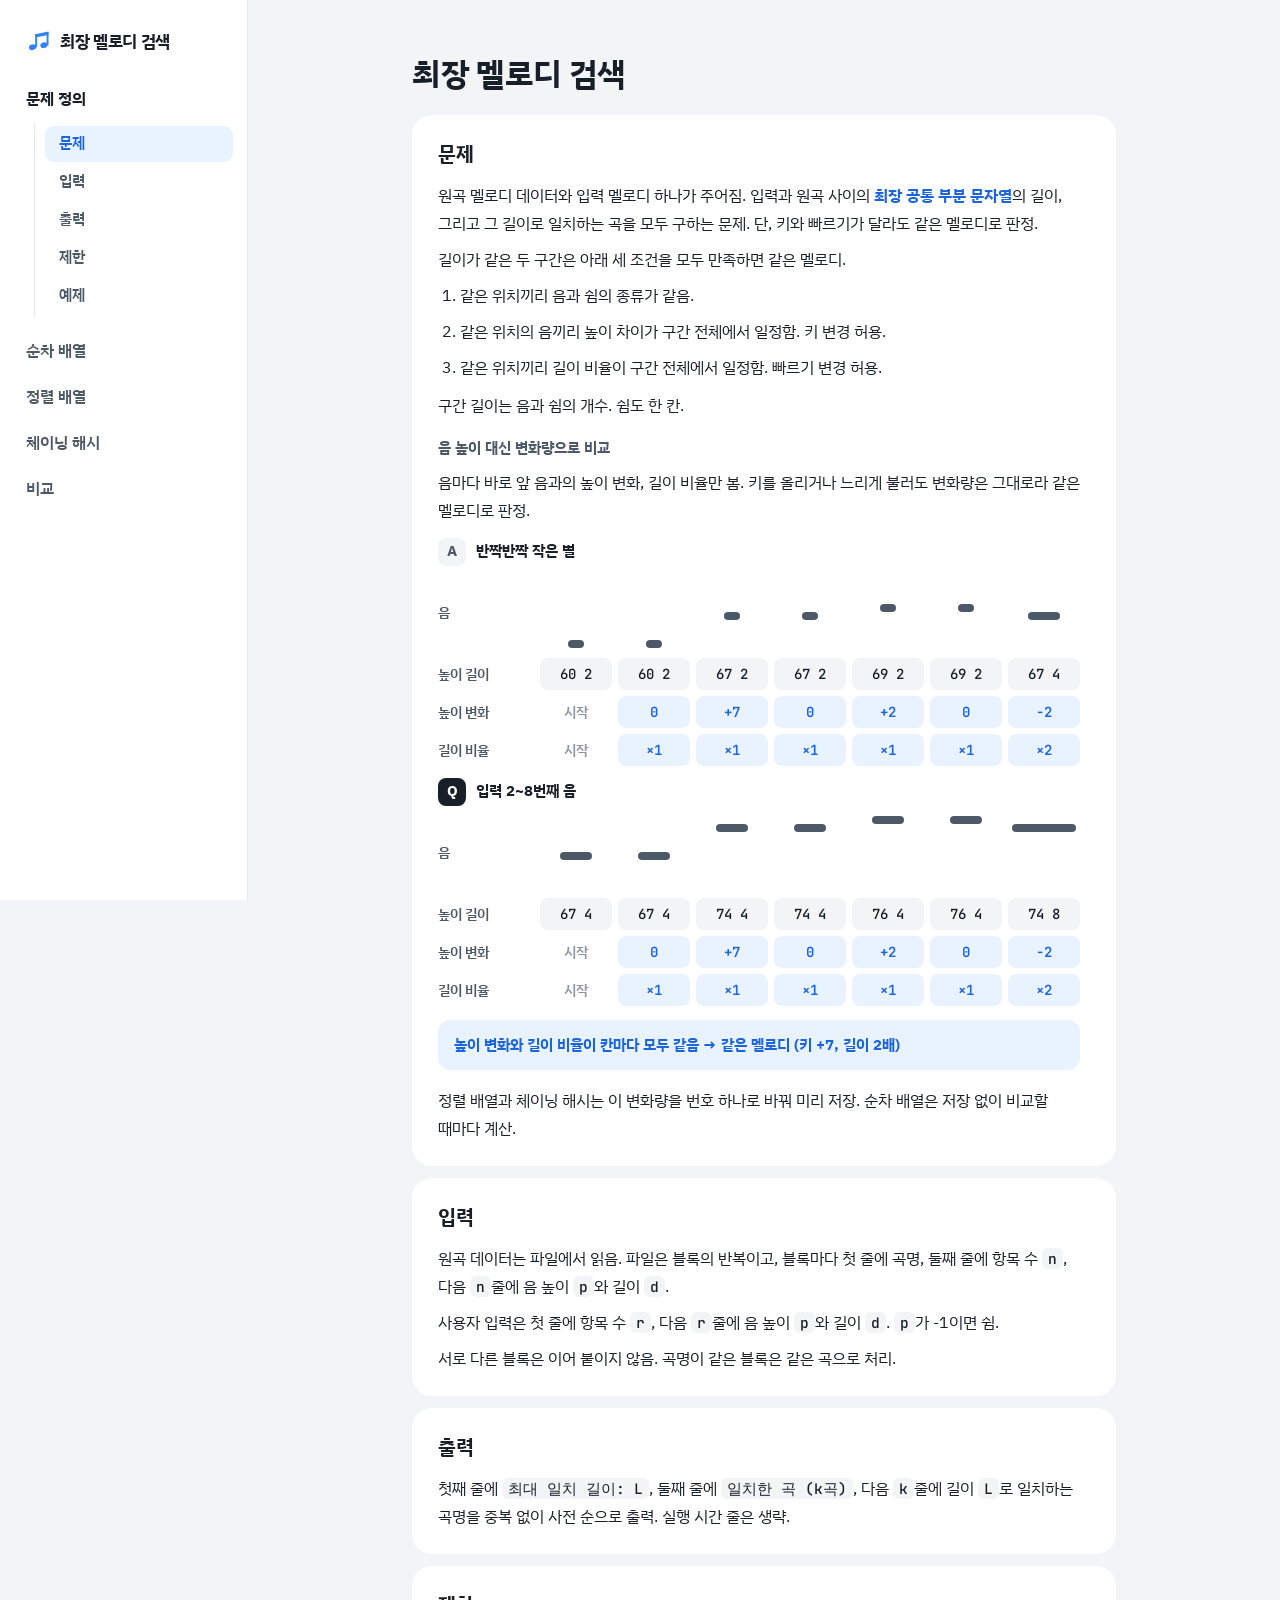
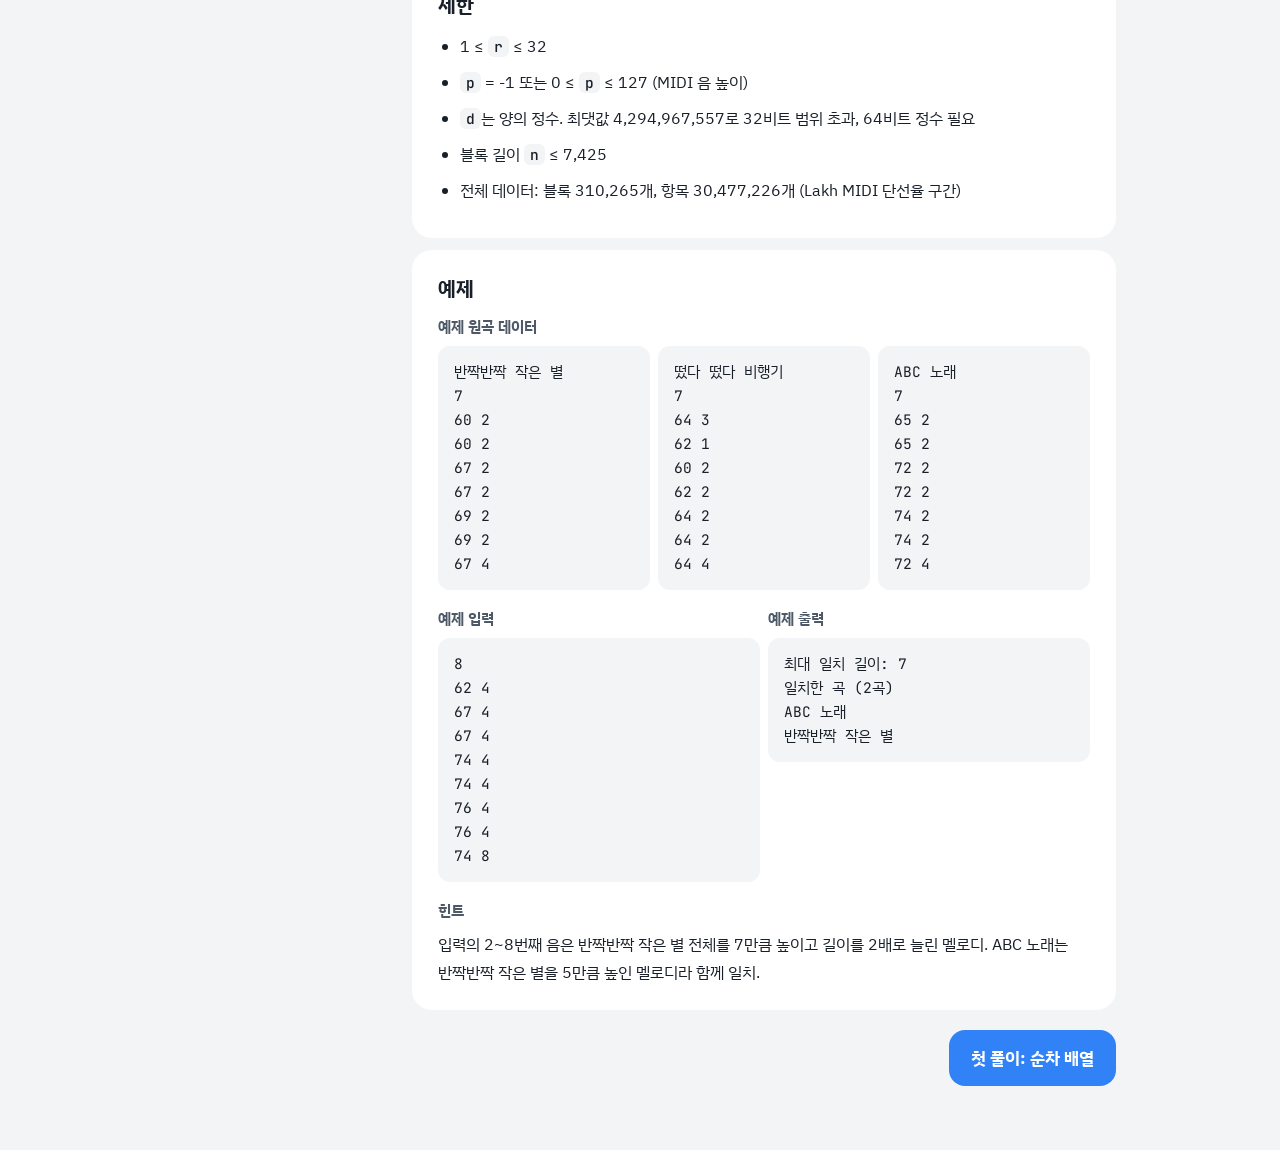
==== index.html @ b6de5697 "순차 배열 반복 순서를 한 칸씩 이동하는 그림으로" ====
<!DOCTYPE html>
<html lang="ko">
<head>
<meta charset="utf-8">
<meta name="viewport" content="width=device-width, initial-scale=1">
<title>최장 멜로디 검색: 문제 정의</title>
<link rel="preconnect" href="https://fonts.googleapis.com">
<link rel="preconnect" href="https://fonts.gstatic.com" crossorigin>
<link href="https://fonts.googleapis.com/css2?family=IBM+Plex+Sans+KR:wght@400;500;600;700&family=JetBrains+Mono:wght@400;600&display=swap" rel="stylesheet">
<link rel="stylesheet" href="common.css?v=11">
</head>
<body>
<div class="app">
<aside class="side">
  <p class="brand"><svg class="logo" viewBox="0 0 24 24" aria-hidden="true"><ellipse cx="6.6" cy="18.2" rx="3.7" ry="2.8" transform="rotate(-20 6.6 18.2)"/><ellipse cx="18" cy="16.2" rx="3.7" ry="2.8" transform="rotate(-20 18 16.2)"/><rect x="9.2" y="5.2" width="1.9" height="13"/><rect x="20.6" y="3.2" width="1.9" height="13"/><path d="M9.2 5.2 22.5 2.6v3.4L9.2 8.6z"/></svg>최장 멜로디 검색</p>
  <nav class="tabs" aria-label="페이지"><a href="index.html" aria-current="page">문제 정의</a><a href="linear.html">순차 배열</a><a href="sorted.html">정렬 배열</a><a href="hash.html">체이닝 해시</a><a href="compare.html">비교</a></nav>
  <nav class="steps" aria-label="목차"><div class="grp"><div class="pills" id="toc">
    <a href="#problem">문제</a><a href="#input">입력</a><a href="#output">출력</a><a href="#limit">제한</a><a href="#example">예제</a>
  </div></div></nav>
</aside>
<div class="content">
<main class="doc">
  <h1>최장 멜로디 검색</h1>

  <section id="problem">
    <h2>문제</h2>
    <p>원곡 멜로디 데이터와 입력 멜로디 하나가 주어짐. 입력과 원곡 사이의 <mark>최장 공통 부분 문자열</mark>의 길이, 그리고 그 길이로 일치하는 곡을 모두 구하는 문제. 단, 키와 빠르기가 달라도 같은 멜로디로 판정.</p>
    <p>길이가 같은 두 구간은 아래 세 조건을 모두 만족하면 같은 멜로디.</p>
    <ol>
      <li>같은 위치끼리 음과 쉼의 종류가 같음.</li>
      <li>같은 위치의 음끼리 높이 차이가 구간 전체에서 일정함. 키 변경 허용.</li>
      <li>같은 위치끼리 길이 비율이 구간 전체에서 일정함. 빠르기 변경 허용.</li>
    </ol>
    <p>구간 길이는 음과 쉼의 개수. 쉼도 한 칸.</p>
    <h3>음 높이 대신 변화량으로 비교</h3>
    <p>음마다 바로 앞 음과의 높이 변화, 길이 비율만 봄. 키를 올리거나 느리게 불러도 변화량은 그대로라 같은 멜로디로 판정.</p>
    <div class="chg" id="chg" role="img" aria-label="반짝반짝 작은 별과 입력 2~8번째 음의 변화량 비교"></div>
    <p>정렬 배열과 체이닝 해시는 이 변화량을 번호 하나로 바꿔 미리 저장. 순차 배열은 저장 없이 비교할 때마다 계산.</p>
  </section>

  <section id="input">
    <h2>입력</h2>
    <p>원곡 데이터는 파일에서 읽음. 파일은 블록의 반복이고, 블록마다 첫 줄에 곡명, 둘째 줄에 항목 수 <code>n</code>, 다음 <code>n</code>줄에 음 높이 <code>p</code>와 길이 <code>d</code>.</p>
    <p>사용자 입력은 첫 줄에 항목 수 <code>r</code>, 다음 <code>r</code>줄에 음 높이 <code>p</code>와 길이 <code>d</code>. <code>p</code>가 -1이면 쉼.</p>
    <p>서로 다른 블록은 이어 붙이지 않음. 곡명이 같은 블록은 같은 곡으로 처리.</p>
  </section>

  <section id="output">
    <h2>출력</h2>
    <p>첫째 줄에 <code>최대 일치 길이: L</code>, 둘째 줄에 <code>일치한 곡 (k곡)</code>, 다음 <code>k</code>줄에 길이 <code>L</code>로 일치하는 곡명을 중복 없이 사전 순으로 출력. 실행 시간 줄은 생략.</p>
  </section>

  <section id="limit">
    <h2>제한</h2>
    <ul>
      <li>1 ≤ <code>r</code> ≤ 32</li>
      <li><code>p</code> = -1 또는 0 ≤ <code>p</code> ≤ 127 (MIDI 음 높이)</li>
      <li><code>d</code>는 양의 정수. 최댓값 4,294,967,557로 32비트 범위 초과, 64비트 정수 필요</li>
      <li>블록 길이 <code>n</code> ≤ 7,425</li>
      <li>전체 데이터: 블록 310,265개, 항목 30,477,226개 (Lakh MIDI 단선율 구간)</li>
    </ul>
  </section>

  <section id="example">
    <h2>예제</h2>
    <h3>예제 원곡 데이터</h3>
    <div class="ex">
<pre>반짝반짝 작은 별
7
60 2
60 2
67 2
67 2
69 2
69 2
67 4</pre>
<pre>떴다 떴다 비행기
7
64 3
62 1
60 2
62 2
64 2
64 2
64 4</pre>
<pre>ABC 노래
7
65 2
65 2
72 2
72 2
74 2
74 2
72 4</pre>
    </div>
    <div class="pair">
      <div><h3>예제 입력</h3>
<pre>8
62 4
67 4
67 4
74 4
74 4
76 4
76 4
74 8</pre></div>
      <div><h3>예제 출력</h3>
<pre>최대 일치 길이: 7
일치한 곡 (2곡)
ABC 노래
반짝반짝 작은 별</pre></div>
    </div>
    <h3>힌트</h3>
    <p>입력의 2~8번째 음은 반짝반짝 작은 별 전체를 7만큼 높이고 길이를 2배로 늘린 멜로디. ABC 노래는 반짝반짝 작은 별을 5만큼 높인 멜로디라 함께 일치.</p>
  </section>

  <div class="go"><a class="btn pri" href="linear.html">첫 풀이: 순차 배열</a></div>
</main>
</div>
</div>
<script>
{
  // 변화량 그림: 위 = 음 높이(세로)와 길이(막대 너비), 아래 = 앞 음 대비 변화량
  const MEL = [
    { name: '반짝반짝 작은 별', tag: 'A', notes: [[60, 2], [60, 2], [67, 2], [67, 2], [69, 2], [69, 2], [67, 4]] },
    { name: '입력 2~8번째 음', tag: 'Q', notes: [[67, 4], [67, 4], [74, 4], [74, 4], [76, 4], [76, 4], [74, 8]] }
  ];
  const CWD = 72, GAP = 6, HI = 76, LO = 60, DMAX = 8, RH = 4;
  const sign = v => v > 0 ? '+' + v : v < 0 ? '−' + -v : '0';
  const gcd = (a, b) => { while (b) [a, b] = [b, a % b]; return a; };
  const ratio = (a, b) => { const g = gcd(a, b), n = a / g, d = b / g; return d === 1 ? '×' + n : '×' + n + '/' + d; };
  let h = '';
  MEL.forEach(m => {
    const W = 7 * CWD + 6 * GAP, H = (HI - LO) * RH + 16;
    const bars = m.notes.map(([p, d], k) => {
      const w = d / DMAX * (CWD - 8), cx = k * (CWD + GAP) + CWD / 2;
      return `<rect x="${cx - w / 2}" y="${(HI - p) * RH + 4}" width="${w}" height="8" rx="4"/>`;
    }).join('');
    h += `<div class="nm"><span class="chip ${m.tag === 'Q' ? 'q' : ''}">${m.tag}</span>${m.name}</div>`;
    h += `<span class="k">음</span><svg viewBox="0 0 ${W} ${H}" width="${W}" height="${H}" aria-hidden="true">${bars}</svg>`;
    h += `<span class="k">높이 길이</span>` + m.notes.map(([p, d]) => `<span class="v">${p} ${d}</span>`).join('');
    h += `<span class="k">높이 변화</span>` + m.notes.map(([p], k) => k ? `<span class="v c">${sign(p - m.notes[k - 1][0])}</span>` : '<span class="v s">시작</span>').join('');
    h += `<span class="k">길이 비율</span>` + m.notes.map(([, d], k) => k ? `<span class="v c">${ratio(d, m.notes[k - 1][1])}</span>` : '<span class="v s">시작</span>').join('');
  });
  h += '<p class="ok">높이 변화와 길이 비율이 칸마다 모두 같음 → 같은 멜로디 (키 +7, 길이 2배)</p>';
  document.getElementById('chg').innerHTML = h;
}
{
  // 읽는 중인 절을 왼쪽 목차에 표시
  const links = [...document.querySelectorAll('#toc a')];
  const mark = id => links.forEach(a => a.classList.toggle('on', a.hash === '#' + id));
  const secs = [...document.querySelectorAll('.doc section')];
  const update = () => {
    let cur = secs[0];
    for (const sec of secs) if (sec.getBoundingClientRect().top < innerHeight * .35) cur = sec;
    if (innerHeight + scrollY >= document.documentElement.scrollHeight - 4) cur = secs[secs.length - 1];
    mark(cur.id);
  };
  addEventListener('scroll', update, { passive: true });
  update();
}
</script>
</body>
</html>
---- common.css ----
/* VOICE   수업 설명 화면. 단계마다 메시지 하나, 글 대신 움직이는 그림
   IDEA    토스 앱의 한 화면 한 메시지 흐름. 큰 제목, 흰 카드, 아래 고정 버튼
   PICTURE 카드 안에서 실제 데이터 칸이 움직이는 자료구조 그림
   COLOUR  회색 바탕, 흰 카드, 토스 파랑 하나만 강조. 곡 구분은 색이 아니라 글자
   TYPE    IBM Plex Sans KR (제목 700, 본문 400·500), 코드는 JetBrains Mono. 정확한 용어는 굵은 파랑, 설명 속 숫자는 굵게
   LAYOUT  왼쪽: 페이지 메뉴와 단계 목록(좁은 화면에서는 위). 가운데: 제목과 그림 카드. 아래: 이전·다음 버튼 */
:root{
  color-scheme:light dark;
  --bg:light-dark(#f2f4f6,#101013);
  --card:light-dark(#ffffff,#1d1d22);
  --ink:light-dark(#191f28,#f2f2f5);
  --sub:light-dark(#4e5968,#b6b6bf);
  --mute:light-dark(#8b95a1,#80808a);
  --fill:light-dark(#f2f4f6,#2b2b32);
  --line:light-dark(#e5e8eb,#2e2e36);
  --blue:light-dark(#3182f6,#4593fc);
  --blue-weak:light-dark(#e8f3ff,#1a2a42);
  --blue-ink:light-dark(#1b64da,#93c2ff);
  --mark:light-dark(#cfe3ff,#24406a);
}
:root[data-theme=light]{color-scheme:light}
:root[data-theme=dark]{color-scheme:dark}
*{box-sizing:border-box;min-width:0}
html,body{margin:0}
body{background:var(--bg);color:var(--ink);font:16px/1.5 "IBM Plex Sans KR","Pretendard Variable",Pretendard,"Noto Sans KR",-apple-system,"Apple SD Gothic Neo",system-ui,sans-serif;font-feature-settings:"tnum";-webkit-font-smoothing:antialiased;overflow-x:clip;word-break:keep-all}
a{color:inherit;text-decoration:none}

.side{max-width:960px;margin:0 auto;padding:16px max(3vw,16px) 0}
.brand{display:none}
.logo{flex:none;width:24px;height:24px;fill:var(--blue)}
.tabs{display:grid;grid-template-columns:repeat(5,minmax(0,1fr));gap:4px;padding:4px;border-radius:14px;background:var(--fill)}
.tabs a{height:44px;border-radius:11px;display:grid;place-items:center;font-size:14px;font-weight:600;color:var(--mute);white-space:nowrap}
.tabs a[aria-current=page]{background:var(--card);color:var(--ink);box-shadow:0 1px 3px rgb(0 0 0/.08)}
.tabs a:hover:not([aria-current]){color:var(--ink)}
.steps{display:flex;flex-wrap:wrap;gap:10px 20px;padding:16px 2px 4px}
.grp{display:flex;align-items:center;gap:8px;flex-wrap:wrap}
.ph{margin:0;font-size:14px;font-weight:700;color:var(--mute)}
.pills{display:flex;gap:4px;flex-wrap:wrap}
.pills button{height:34px;border:0;border-radius:17px;padding:0 13px;background:var(--card);color:var(--mute);font:inherit;font-size:14px;font-weight:600;cursor:pointer}
.pills button.done{color:var(--ink)}
.pills button.on{background:var(--ink);color:var(--card)}
.content{min-width:0}

/* 넓은 화면: 왼쪽 메뉴. 1단계 페이지 → 2단계 구축·검색·결과 → 3단계 단계 이름 */
@media(min-width:960px){
  .app{display:grid;grid-template-columns:248px minmax(0,1fr)}
  .side{position:sticky;top:0;height:100vh;overflow-y:auto;display:flex;flex-direction:column;max-width:none;margin:0;padding:28px 14px 32px;background:var(--card);border-right:1px solid var(--line)}
  .brand{display:flex;align-items:center;gap:10px;margin:0 12px 22px;font-size:17px;font-weight:700;letter-spacing:-.02em}
  .side .tabs{display:contents}
  .side .tabs a{order:1;display:flex;align-items:center;justify-content:flex-start;height:44px;margin-bottom:2px;padding:0 12px;border-radius:10px;font-size:16px;font-weight:600;color:var(--sub)}
  .side .tabs a:hover:not([aria-current]){background:var(--fill)}
  .side .tabs a[aria-current=page]{background:none;box-shadow:none;color:var(--ink);font-weight:700}
  .side .tabs a[aria-current=page] ~ a{order:3}
  .side .steps{order:2;flex-direction:column;flex-wrap:nowrap;gap:12px;margin:0 0 10px 20px;padding:4px 0 4px 10px;border-left:1px solid var(--line)}
  .side .grp{flex-direction:column;align-items:stretch;gap:2px}
  .side .ph{padding:0 8px 2px;font-size:13px;color:var(--mute)}
  .side .pills{flex-direction:column;flex-wrap:nowrap;gap:2px}
  .side .pills button,.side .pills a{display:flex;align-items:center;width:100%;height:36px;padding:0 8px 0 14px;border-radius:9px;background:none;text-align:left;font-size:15px;font-weight:600;color:var(--mute)}
  .side .pills button.done,.side .pills a{color:var(--sub)}
  .side .pills button:hover:not(.on),.side .pills a:hover:not(.on){background:var(--fill)}
  .side .pills button.on,.side .pills a.on{background:var(--blue-weak);color:var(--blue-ink)}
}

.bar{position:sticky;top:0;z-index:10;background:var(--bg)}
.prog{height:3px;background:var(--line)}
.prog i{display:block;height:100%;width:0;background:var(--blue);transition:width .4s}
.tt{max-width:960px;margin:0 auto;padding:14px max(3vw,16px) 14px}
.phase{display:inline-flex;align-items:center;height:26px;margin:0;padding:0 10px;border-radius:8px;background:var(--blue-weak);font-size:13px;font-weight:700;color:var(--blue-ink)}
h1{margin:10px 0 0;font-size:clamp(22px,3.2vw,29px);line-height:1.35;font-weight:700;letter-spacing:-.03em;text-wrap:balance}
mark{padding:0;background:none;color:var(--blue-ink);font-weight:700}

.main{max-width:960px;margin:0 auto;padding:0 max(3vw,16px) 120px}
.card{background:var(--card);border-radius:24px;padding:12px}
.fit{overflow:hidden}
.fit::-webkit-scrollbar{display:none}
.code[hidden],.fit[hidden]{display:none}
/* 코드: 어두운 에디터 창. 줄 번호, 파일 탭, 문법 색 5가지 */
.code{--ed-bg:#16181d;--ed-bar:#0f1115;--ed-ink:#d6dae1;--ed-dim:#4a5160;--ed-k:#6aa8ff;--ed-t:#5fd4c4;--ed-f:#f2cd7d;--ed-n:#f4a07c;--ed-c:#7c8596;
  overflow:hidden;border-radius:16px;background:var(--ed-bg);color:var(--ed-ink);font:13.5px/1.75 "JetBrains Mono",ui-monospace,Consolas,"IBM Plex Sans KR",monospace;font-variant-ligatures:none;font-feature-settings:"liga" 0,"calt" 0}
.ed-bar{display:flex;align-items:center;gap:14px;height:42px;padding:0 10px 0 14px;background:var(--ed-bar)}
.ed-dots{display:flex;gap:6px}
.ed-dots i{width:10px;height:10px;border-radius:50%;background:#3a3f4b}
.ed-tab{align-self:flex-end;height:34px;padding:0 14px;border-radius:9px 9px 0 0;background:var(--ed-bg);display:flex;align-items:center;color:#e8ebf0;font-size:13px}
.ed-tab::before{content:"";width:8px;height:8px;margin-right:9px;border-radius:2px;background:var(--ed-k)}
.ed-tab.py::before{background:var(--ed-f)}
.ed-copy{margin-left:auto;height:28px;padding:0 12px;border:0;border-radius:8px;background:#262a33;color:#c3c8d1;font:600 13px "IBM Plex Sans KR",sans-serif;cursor:pointer}
.ed-copy:hover{background:#30353f;color:#fff}
.ed-body{padding:14px 0 16px}
.ed-l{display:grid;grid-template-columns:52px minmax(0,1fr);padding-right:18px}
.ed-l:hover{background:#1c1f26}
.ed-n{padding-right:16px;text-align:right;color:var(--ed-dim);user-select:none}
.ed-l code{font:inherit;white-space:pre-wrap;overflow-wrap:anywhere;tab-size:4}
.code i{font-style:normal}
.code .k{color:var(--ed-k)}
.code .t{color:var(--ed-t)}
.code .f{color:var(--ed-f)}
.code .n,.code .s{color:var(--ed-n)}
.code .c{color:var(--ed-c)}
.ed-status{display:flex;justify-content:space-between;height:28px;padding:0 16px;align-items:center;background:var(--ed-bar);color:#8a92a2;font-size:12px}
@media(max-width:600px){.code{font-size:12.5px}.ed-l{grid-template-columns:38px minmax(0,1fr);padding-right:12px}.ed-n{padding-right:10px}}
.desc{margin:12px -12px -12px;padding:20px 24px 22px;border-top:1px solid var(--line);font-size:16px;line-height:1.65;font-weight:500;color:var(--ink);letter-spacing:-.01em}
.desc[hidden]{display:none}
.desc p{margin:0}
.desc ol{margin:0;padding:0;list-style:none;counter-reset:n;display:grid;gap:12px}
.desc li{counter-increment:n;display:grid;grid-template-columns:28px 1fr;gap:12px;align-items:start}
.desc li::before{content:counter(n);width:28px;height:28px;margin-top:-1px;border-radius:50%;background:var(--blue);color:#fff;display:grid;place-items:center;font-size:14px;font-weight:700}
.desc li>span{min-width:0}
.desc b{font-weight:700;color:var(--ink)}
.box{position:relative;margin:0 auto}
#stage{position:absolute;left:0;top:0;transform-origin:0 0}

.cta{position:fixed;left:0;right:0;bottom:0;z-index:10;background:linear-gradient(to top,var(--bg) 72%,transparent);padding:16px max(3vw,16px) max(16px,env(safe-area-inset-bottom))}
.cta div{max-width:560px;margin:0 auto;display:flex;gap:8px}
.btn{height:56px;border:0;border-radius:16px;font:inherit;font-size:17px;font-weight:700;cursor:pointer;padding:0 22px;transition:transform .1s}
.btn:active{transform:scale(.97)}
.btn:disabled{opacity:.35;cursor:default}
.pri{flex:1;background:var(--blue);color:#fff}
.weak{background:var(--blue-weak);color:var(--blue-ink)}
button:focus-visible,a:focus-visible{outline:3px solid var(--blue);outline-offset:2px}

/* 그림 안의 요소. 모두 #stage 안에서 절대 위치로 움직인다 */
.it{position:absolute;left:0;top:0;transition:transform .6s cubic-bezier(.2,.8,.2,1),opacity .35s,width .6s cubic-bezier(.2,.8,.2,1),height .6s cubic-bezier(.2,.8,.2,1);white-space:nowrap}
.lab{height:32px;display:flex;align-items:center;gap:10px;font-size:16px;font-weight:600}
.chip{flex:none;display:inline-grid;place-items:center;min-width:28px;height:28px;padding:0 7px;border-radius:8px;background:var(--fill);color:var(--sub);font-size:15px;font-weight:700}
.chip.q{background:var(--ink);color:var(--card)}
.chip.on{background:var(--blue);color:#fff}

.ct{display:flex;height:44px}
.ct .col{flex:none;width:36px;position:relative}
.ct i{position:absolute;left:50%;height:8px;border-radius:4px;background:var(--sub);transform:translateX(-50%);transition:background .3s,opacity .3s}
.ct .col.on i{background:var(--blue)}
.ct .col.dim i{opacity:.22}
.ct .col.miss i{box-shadow:0 0 0 3px var(--card),0 0 0 5px var(--ink)}
.ct i.rest{bottom:0;height:0;border-top:2px dashed var(--mute);background:none;width:20px}

.row{display:flex;gap:4px;align-items:center}
.pc{display:flex;gap:8px;align-items:center}
.pc .chip{width:40px}
.tl{flex:none;width:32px;height:32px;border-radius:9px;background:var(--fill);color:var(--ink);display:grid;place-items:center;font-size:15px;font-weight:700;transition:background .3s,color .3s,opacity .3s,box-shadow .3s}
.tl .dot{width:10px;height:10px;border-radius:50%;background:currentColor}
.tl .ring{width:12px;height:12px;border-radius:50%;box-shadow:inset 0 0 0 2.5px currentColor}
.tl.tint{background:var(--blue-weak);color:var(--blue-ink)}
.tl.on{background:var(--blue);color:#fff}
.tl.miss{box-shadow:0 0 0 2px var(--card),0 0 0 4px var(--ink)}
.tl.dim{opacity:.25}

.band{border-radius:12px;background:var(--blue-weak)}
.brk{width:4px;border-radius:2px;background:var(--blue)}
.slot{height:3px;border-radius:2px;background:var(--ink)}
.pill{display:inline-flex;align-items:center;height:36px;padding:0 14px;border-radius:18px;background:var(--ink);color:var(--card);font-size:15px;font-weight:700}
.pill.blue{background:var(--blue);color:#fff}
.pill.soft{background:var(--fill);color:var(--sub)}
.big{font-size:30px;font-weight:700;letter-spacing:-.02em}
.note{font-size:16px;font-weight:600;color:var(--sub)}
.arrow{font-size:26px;color:var(--mute)}

.mx{display:grid;gap:4px}
.mx b{width:24px;height:24px;border-radius:6px;background:var(--fill);color:transparent;font-size:14px;display:grid;place-items:center;transition:background .35s,color .35s;transition-delay:0s}
.fill .mx b{background:var(--v);color:#fff;transition-delay:var(--d)}
.mx .hd,.mx .rl,.mx .sp{background:none!important;color:var(--mute)!important;font-weight:700}
.mx .hd{width:auto}
.mx .rl{width:36px;justify-items:start}
.mx .sp{width:8px}

.bk{display:flex;gap:6px}
.bk span{position:relative;flex:none;width:40px;height:40px;border-radius:10px;border:2px solid var(--line);display:grid;place-items:center;font-size:16px;font-weight:700;color:var(--sub);transition:border-color .3s,background .3s}
.bk em{position:absolute;left:-4px;right:-4px;top:-26px;text-align:center;font-style:normal;font-size:14px;font-weight:600;color:var(--mute)}
.bk span.on{border-color:var(--blue);background:var(--blue-weak);color:var(--blue-ink)}
.bk.en span{border-color:transparent;background:var(--fill)}
.bk.en span.on{border-color:var(--blue);background:var(--blue-weak)}
.chip.w{width:36px;padding:0}
.ln{display:block;overflow:visible}
.ln path{fill:none;stroke:var(--mute);stroke-width:1.5;opacity:.6}
.ln path.on{stroke:var(--blue);stroke-width:3;opacity:1}
.link{width:100%;height:100%;border-radius:1px;background:var(--mute);opacity:.5}
.bk span.on em{color:var(--blue-ink);font-weight:700}
.arr{display:flex;gap:6px;padding:6px;border-radius:14px;background:var(--fill)}
.arr span{flex:none;width:40px;height:40px}

.bars{display:grid;grid-template-columns:auto minmax(0,1fr) auto;gap:14px 16px;align-items:center;width:560px}
.bars .k{font-size:16px;font-weight:600;color:var(--sub)}
.bars .tr{height:32px;border-radius:10px;background:var(--fill);overflow:hidden}
.bars .tr i{display:block;height:100%;border-radius:10px;background:var(--blue);min-width:6px}
.bars .v{font-size:18px;font-weight:700;text-align:right}
.cap{font-size:15px;font-weight:600;color:var(--mute)}

.lenrow{display:flex;align-items:center;gap:12px}
.lenrow .k{width:60px;font-size:15px;font-weight:600;color:var(--sub)}
.sq{display:flex;gap:3px}
.sq b{width:11px;height:11px;border-radius:3px;background:var(--line)}
.sq.on b{background:var(--blue)}
.lenrow .n{font-size:15px;font-weight:700;color:var(--sub)}

.nl{display:flex;gap:6px}
.nl span{width:48px;height:48px;border-radius:12px;background:var(--fill);display:grid;place-items:center;font-size:18px;font-weight:700;color:var(--mute);transition:background .3s,color .3s,opacity .3s}
.nl span.in{color:var(--ink)}
.nl span.ok{background:var(--blue);color:#fff}
.nl span.no{background:var(--ink);color:var(--card)}
.nl span.old{background:var(--blue-weak);color:var(--blue-ink)}
.nl span.out{opacity:.3}

.fx{width:112px;height:84px;border-radius:16px;background:var(--fill);display:flex;flex-direction:column;align-items:center;justify-content:center;gap:3px;text-align:center;white-space:normal}
.fx b{font-size:24px;font-weight:700;letter-spacing:-.02em}
.fx span{padding:0 8px;font-size:13.5px;line-height:1.3;font-weight:600;color:var(--sub)}
.op{height:84px;display:grid;place-items:center;font-size:24px;font-weight:600;color:var(--mute)}
.res{height:84px;display:flex;align-items:center;font-size:30px;font-weight:700;letter-spacing:-.02em;color:var(--blue-ink)}

/* 문제 정의 페이지 (글) */
.pills a{display:inline-flex;align-items:center;height:34px;border-radius:17px;padding:0 13px;background:var(--card);color:var(--mute);font-size:14px;font-weight:600}
.pills a.on{background:var(--ink);color:var(--card)}
.doc{max-width:780px;margin:0 auto;padding:28px max(3vw,16px) 64px}
@media(min-width:960px){.doc{padding-top:52px}}
.doc h1{margin:0 0 20px;font-size:clamp(26px,3.4vw,32px);font-weight:700;letter-spacing:-.02em}
.doc section{margin-bottom:12px;padding:24px 26px;border-radius:20px;background:var(--card);scroll-margin-top:16px}
.doc h2{margin:0 0 12px;font-size:20px;font-weight:700}
.doc h3{margin:18px 0 8px;font-size:15px;font-weight:700;color:var(--sub)}
.doc section h2+h3{margin-top:0}
.doc p,.doc li{margin:0 0 8px;font-size:16px;line-height:1.75}
.doc p:last-child{margin-bottom:0}
.doc ol,.doc ul{margin:0 0 10px;padding-left:22px}
.doc code{padding:1px 6px;border-radius:6px;background:var(--fill);font:500 14.5px "JetBrains Mono",ui-monospace,Consolas,monospace}
.doc pre,.doc code{font-variant-ligatures:none;font-feature-settings:"liga" 0,"calt" 0}
.doc pre{margin:0;padding:14px 16px;white-space:pre-wrap;border-radius:12px;background:var(--fill);font:14.5px/1.65 "JetBrains Mono",ui-monospace,Consolas,"IBM Plex Sans KR",monospace;overflow-x:auto}
.ex{display:grid;grid-template-columns:repeat(3,minmax(0,1fr));gap:8px}
.pair{display:grid;grid-template-columns:repeat(2,minmax(0,1fr));gap:8px}
.go{display:flex;justify-content:flex-end;margin-top:20px}
.go .btn{flex:none;display:inline-flex;align-items:center}
@media(max-width:600px){.ex .pre,.ex pre{padding:12px 10px}.doc section{padding:20px 18px}}
@media(min-width:960px){.cta{left:248px}.tt{padding-top:36px}}
@media(prefers-reduced-motion:reduce){.it,.tl,.prog i,.box,.mx b{transition:none!important}}

/* 순차 배열: 반복 순서 표시 */
.loop{display:flex;align-items:center;gap:6px}
.loop .k{margin:0 6px 0 18px;font-size:15px;font-weight:600;color:var(--sub)}
.loop .k:first-child{margin-left:0}
.chip.done{background:var(--blue-weak);color:var(--blue-ink)}
.cap.mk{display:block;text-align:center;font-size:14px;color:var(--blue-ink);font-weight:700}
.cap.rt{display:block;text-align:right}
.note.hit{color:var(--blue-ink);font-weight:700}

/* 문제 정의: 변화량 그림 */
.chg{display:grid;grid-template-columns:96px repeat(7,72px);gap:6px;margin:14px 0 16px}
.chg .nm{grid-column:1/-1;display:flex;align-items:center;gap:10px;margin-top:6px;font-size:15px;font-weight:700}
.chg .nm:first-child{margin-top:0}
.chg .k{align-self:center;font-size:13.5px;font-weight:600;color:var(--sub)}
.chg svg{grid-column:2/-1;display:block}
.chg rect{fill:var(--sub)}
.chg .v{height:32px;border-radius:8px;background:var(--fill);display:grid;place-items:center;font:500 14px "JetBrains Mono",ui-monospace,Consolas,monospace;font-variant-ligatures:none}
.chg .v.c{background:var(--blue-weak);color:var(--blue-ink);font-weight:600}
.chg .v.s{background:none;color:var(--mute);font-family:inherit;font-size:13.5px;font-weight:600}
.chg .ok{grid-column:1/-1;margin:8px 0 0;padding:12px 16px;border-radius:12px;background:var(--blue-weak);color:var(--blue-ink);font-size:15px;font-weight:700}
.sl{position:relative;height:200px}
.sl .sr{position:absolute;left:0}
.sl .sl-q{transition:transform .28s cubic-bezier(.2,.8,.2,1)}
.sl-rec{display:flex;gap:4px}
.sl-rec span{width:32px;text-align:center;font-size:16px;font-weight:700;color:var(--sub)}
.sl-rec span.hit{color:var(--blue-ink)}
@media(prefers-reduced-motion:reduce){.sl .sl-q{transition:none}}
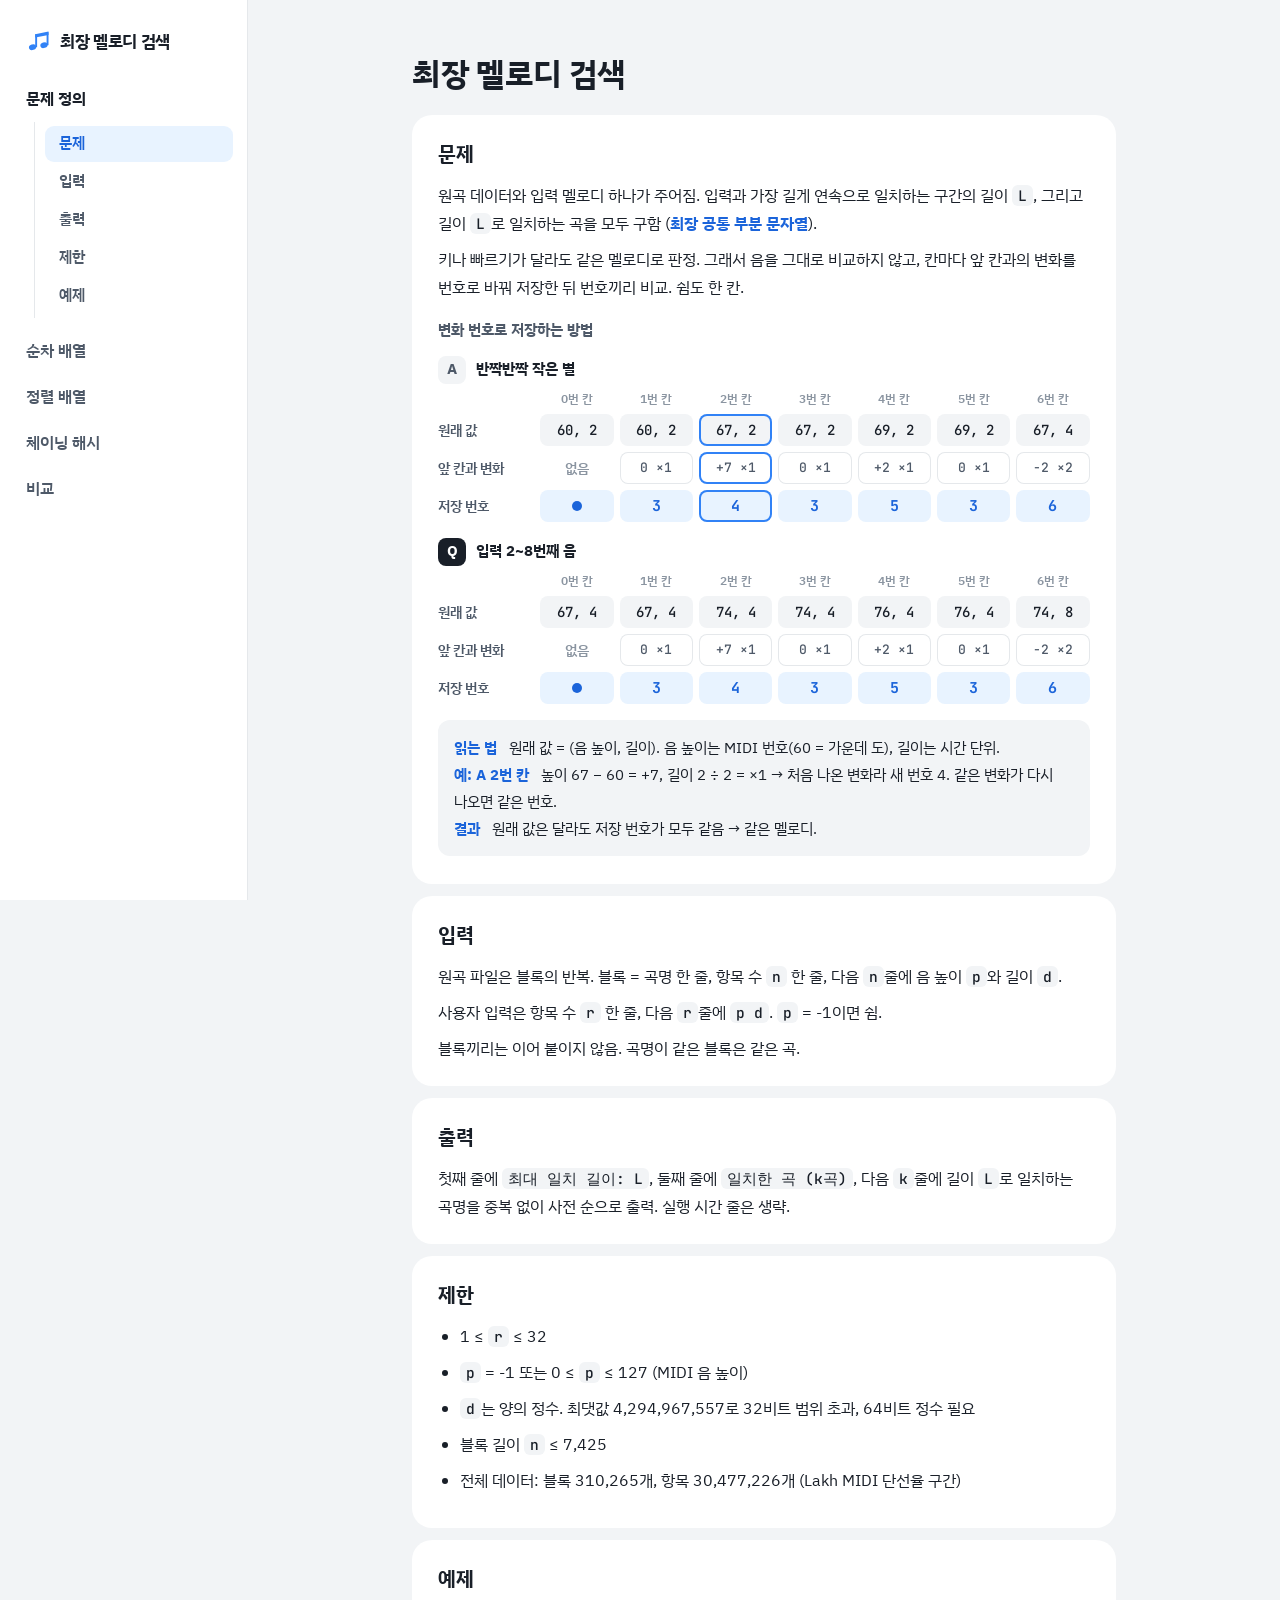
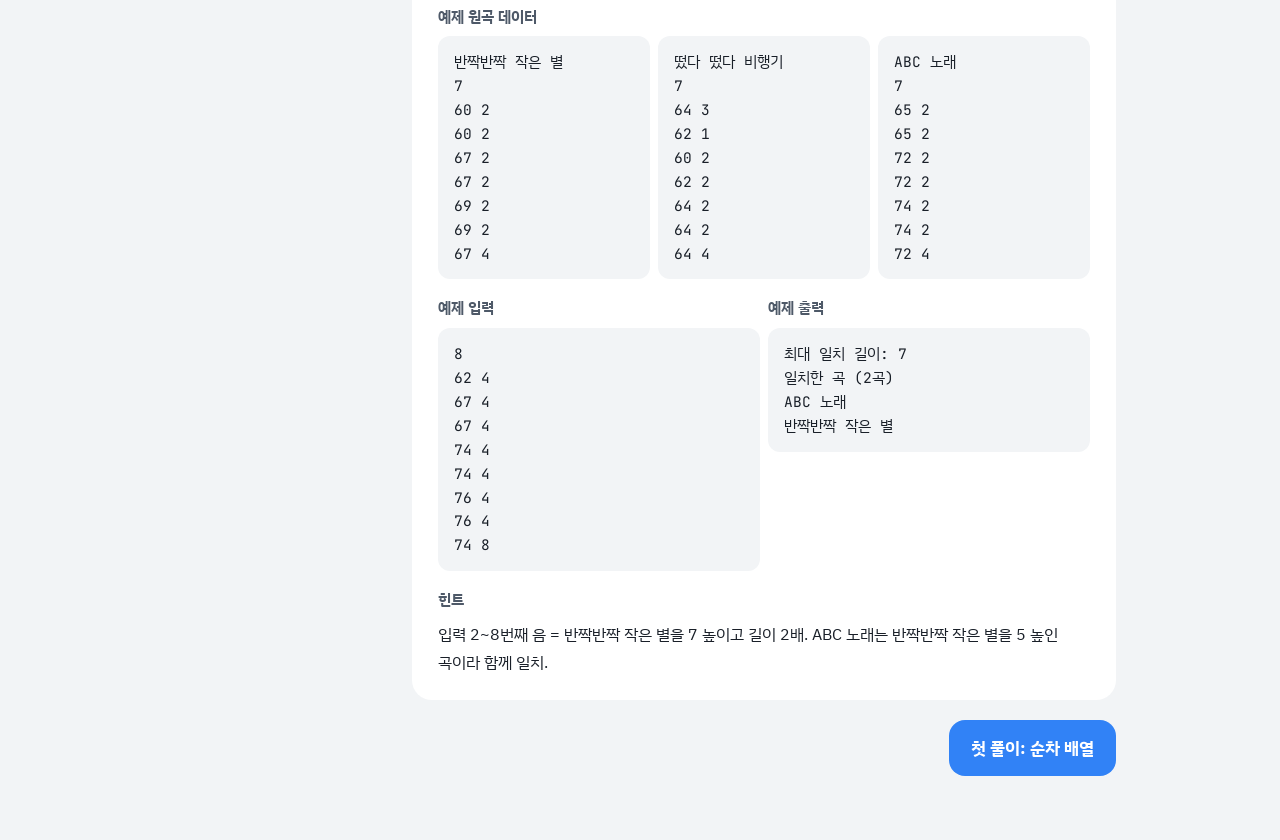
==== commit 4d107298: "순차 배열을 변화 번호 비교로, 문제 정의 간략화와 변화 번호 표" ====
--- a/index.html
+++ b/index.html
@@ -7,7 +7,7 @@
 <link rel="preconnect" href="https://fonts.googleapis.com">
 <link rel="preconnect" href="https://fonts.gstatic.com" crossorigin>
 <link href="https://fonts.googleapis.com/css2?family=IBM+Plex+Sans+KR:wght@400;500;600;700&family=JetBrains+Mono:wght@400;600&display=swap" rel="stylesheet">
-<link rel="stylesheet" href="common.css?v=11">
+<link rel="stylesheet" href="common.css?v=12">
 </head>
 <body>
 <div class="app">
@@ -24,25 +24,17 @@
 
   <section id="problem">
     <h2>문제</h2>
-    <p>원곡 멜로디 데이터와 입력 멜로디 하나가 주어짐. 입력과 원곡 사이의 <mark>최장 공통 부분 문자열</mark>의 길이, 그리고 그 길이로 일치하는 곡을 모두 구하는 문제. 단, 키와 빠르기가 달라도 같은 멜로디로 판정.</p>
-    <p>길이가 같은 두 구간은 아래 세 조건을 모두 만족하면 같은 멜로디.</p>
-    <ol>
-      <li>같은 위치끼리 음과 쉼의 종류가 같음.</li>
-      <li>같은 위치의 음끼리 높이 차이가 구간 전체에서 일정함. 키 변경 허용.</li>
-      <li>같은 위치끼리 길이 비율이 구간 전체에서 일정함. 빠르기 변경 허용.</li>
-    </ol>
-    <p>구간 길이는 음과 쉼의 개수. 쉼도 한 칸.</p>
-    <h3>음 높이 대신 변화량으로 비교</h3>
-    <p>음마다 바로 앞 음과의 높이 변화, 길이 비율만 봄. 키를 올리거나 느리게 불러도 변화량은 그대로라 같은 멜로디로 판정.</p>
-    <div class="chg" id="chg" role="img" aria-label="반짝반짝 작은 별과 입력 2~8번째 음의 변화량 비교"></div>
-    <p>정렬 배열과 체이닝 해시는 이 변화량을 번호 하나로 바꿔 미리 저장. 순차 배열은 저장 없이 비교할 때마다 계산.</p>
+    <p>원곡 데이터와 입력 멜로디 하나가 주어짐. 입력과 가장 길게 연속으로 일치하는 구간의 길이 <code>L</code>, 그리고 길이 <code>L</code>로 일치하는 곡을 모두 구함 (<mark>최장 공통 부분 문자열</mark>).</p>
+    <p>키나 빠르기가 달라도 같은 멜로디로 판정. 그래서 음을 그대로 비교하지 않고, 칸마다 앞 칸과의 변화를 번호로 바꿔 저장한 뒤 번호끼리 비교. 쉼도 한 칸.</p>
+    <h3>변화 번호로 저장하는 방법</h3>
+    <div class="chg" id="chg" role="img" aria-label="반짝반짝 작은 별과 입력 2~8번째 음을 변화 번호로 바꾼 표"></div>
   </section>
 
   <section id="input">
     <h2>입력</h2>
-    <p>원곡 데이터는 파일에서 읽음. 파일은 블록의 반복이고, 블록마다 첫 줄에 곡명, 둘째 줄에 항목 수 <code>n</code>, 다음 <code>n</code>줄에 음 높이 <code>p</code>와 길이 <code>d</code>.</p>
-    <p>사용자 입력은 첫 줄에 항목 수 <code>r</code>, 다음 <code>r</code>줄에 음 높이 <code>p</code>와 길이 <code>d</code>. <code>p</code>가 -1이면 쉼.</p>
-    <p>서로 다른 블록은 이어 붙이지 않음. 곡명이 같은 블록은 같은 곡으로 처리.</p>
+    <p>원곡 파일은 블록의 반복. 블록 = 곡명 한 줄, 항목 수 <code>n</code> 한 줄, 다음 <code>n</code>줄에 음 높이 <code>p</code>와 길이 <code>d</code>.</p>
+    <p>사용자 입력은 항목 수 <code>r</code> 한 줄, 다음 <code>r</code>줄에 <code>p d</code>. <code>p</code> = -1이면 쉼.</p>
+    <p>블록끼리는 이어 붙이지 않음. 곡명이 같은 블록은 같은 곡.</p>
   </section>
 
   <section id="output">
@@ -111,7 +103,7 @@
 반짝반짝 작은 별</pre></div>
     </div>
     <h3>힌트</h3>
-    <p>입력의 2~8번째 음은 반짝반짝 작은 별 전체를 7만큼 높이고 길이를 2배로 늘린 멜로디. ABC 노래는 반짝반짝 작은 별을 5만큼 높인 멜로디라 함께 일치.</p>
+    <p>입력 2~8번째 음 = 반짝반짝 작은 별을 7 높이고 길이 2배. ABC 노래는 반짝반짝 작은 별을 5 높인 곡이라 함께 일치.</p>
   </section>
 
   <div class="go"><a class="btn pri" href="linear.html">첫 풀이: 순차 배열</a></div>
@@ -120,29 +112,31 @@
 </div>
 <script>
 {
-  // 변화량 그림: 위 = 음 높이(세로)와 길이(막대 너비), 아래 = 앞 음 대비 변화량
+  // 변화 번호 표: 원래 값 (높이, 길이) → 앞 칸과의 변화 → 저장 번호. 같은 변화 = 같은 번호
   const MEL = [
     { name: '반짝반짝 작은 별', tag: 'A', notes: [[60, 2], [60, 2], [67, 2], [67, 2], [69, 2], [69, 2], [67, 4]] },
     { name: '입력 2~8번째 음', tag: 'Q', notes: [[67, 4], [67, 4], [74, 4], [74, 4], [76, 4], [76, 4], [74, 8]] }
   ];
-  const CWD = 72, GAP = 6, HI = 76, LO = 60, DMAX = 8, RH = 4;
   const sign = v => v > 0 ? '+' + v : v < 0 ? '−' + -v : '0';
   const gcd = (a, b) => { while (b) [a, b] = [b, a % b]; return a; };
-  const ratio = (a, b) => { const g = gcd(a, b), n = a / g, d = b / g; return d === 1 ? '×' + n : '×' + n + '/' + d; };
+  const ratio = (a, b) => { const g = gcd(a, b); return b / g === 1 ? '×' + a / g : '×' + a / g + '/' + b / g; };
+  const codes = new Map(), num = t => { if (!codes.has(t)) codes.set(t, codes.size + 3); return codes.get(t); };
+  const EX = 2;  // 계산 예시로 보여 줄 칸
   let h = '';
-  MEL.forEach(m => {
-    const W = 7 * CWD + 6 * GAP, H = (HI - LO) * RH + 16;
-    const bars = m.notes.map(([p, d], k) => {
-      const w = d / DMAX * (CWD - 8), cx = k * (CWD + GAP) + CWD / 2;
-      return `<rect x="${cx - w / 2}" y="${(HI - p) * RH + 4}" width="${w}" height="8" rx="4"/>`;
-    }).join('');
+  MEL.forEach((m, mi) => {
+    const ch = m.notes.map(([p, d], k) => k ? { t: `${sign(p - m.notes[k - 1][0])} ${ratio(d, m.notes[k - 1][1])}` } : null);
+    ch.forEach(c => c && (c.n = num(c.t)));
+    const x = k => mi === 0 && k === EX ? ' x' : '';
     h += `<div class="nm"><span class="chip ${m.tag === 'Q' ? 'q' : ''}">${m.tag}</span>${m.name}</div>`;
-    h += `<span class="k">음</span><svg viewBox="0 0 ${W} ${H}" width="${W}" height="${H}" aria-hidden="true">${bars}</svg>`;
-    h += `<span class="k">높이 길이</span>` + m.notes.map(([p, d]) => `<span class="v">${p} ${d}</span>`).join('');
-    h += `<span class="k">높이 변화</span>` + m.notes.map(([p], k) => k ? `<span class="v c">${sign(p - m.notes[k - 1][0])}</span>` : '<span class="v s">시작</span>').join('');
-    h += `<span class="k">길이 비율</span>` + m.notes.map(([, d], k) => k ? `<span class="v c">${ratio(d, m.notes[k - 1][1])}</span>` : '<span class="v s">시작</span>').join('');
+    h += `<span class="k"></span>` + m.notes.map((_, k) => `<span class="ix">${k}번 칸</span>`).join('');
+    h += `<span class="k">원래 값</span>` + m.notes.map(([p, d], k) => `<span class="v${x(k)}">${p}, ${d}</span>`).join('');
+    h += `<span class="k">앞 칸과 변화</span>` + ch.map((c, k) => c ? `<span class="v d${x(k)}">${c.t}</span>` : '<span class="v s">없음</span>').join('');
+    h += `<span class="k">저장 번호</span>` + ch.map((c, k) => c ? `<span class="v c${x(k)}">${c.n}</span>` : '<span class="v c"><i class="dot"></i></span>').join('');
   });
-  h += '<p class="ok">높이 변화와 길이 비율이 칸마다 모두 같음 → 같은 멜로디 (키 +7, 길이 2배)</p>';
+  const a = MEL[0].notes;
+  h += `<p class="ok"><b>읽는 법</b> 원래 값 = (음 높이, 길이). 음 높이는 MIDI 번호(60 = 가운데 도), 길이는 시간 단위.<br>
+  <b>예: A ${EX}번 칸</b> 높이 ${a[EX][0]} − ${a[EX - 1][0]} = ${sign(a[EX][0] - a[EX - 1][0])}, 길이 ${a[EX][1]} ÷ ${a[EX - 1][1]} = ×1 → 처음 나온 변화라 새 번호 ${num(`${sign(a[EX][0] - a[EX - 1][0])} ×1`)}. 같은 변화가 다시 나오면 같은 번호.<br>
+  <b>결과</b> 원래 값은 달라도 저장 번호가 모두 같음 → 같은 멜로디.</p>`;
   document.getElementById('chg').innerHTML = h;
 }
 {
--- a/common.css
+++ b/common.css
@@ -238,17 +238,20 @@
 .cap.rt{display:block;text-align:right}
 .note.hit{color:var(--blue-ink);font-weight:700}
 
-/* 문제 정의: 변화량 그림 */
-.chg{display:grid;grid-template-columns:96px repeat(7,72px);gap:6px;margin:14px 0 16px}
-.chg .nm{grid-column:1/-1;display:flex;align-items:center;gap:10px;margin-top:6px;font-size:15px;font-weight:700}
+/* 문제 정의: 변화 번호 표 */
+.chg{display:grid;grid-template-columns:96px repeat(7,minmax(0,1fr));gap:6px;margin:14px 0 4px}
+.chg .nm{grid-column:1/-1;display:flex;align-items:center;gap:10px;margin-top:10px;font-size:15px;font-weight:700}
 .chg .nm:first-child{margin-top:0}
 .chg .k{align-self:center;font-size:13.5px;font-weight:600;color:var(--sub)}
-.chg svg{grid-column:2/-1;display:block}
-.chg rect{fill:var(--sub)}
-.chg .v{height:32px;border-radius:8px;background:var(--fill);display:grid;place-items:center;font:500 14px "JetBrains Mono",ui-monospace,Consolas,monospace;font-variant-ligatures:none}
-.chg .v.c{background:var(--blue-weak);color:var(--blue-ink);font-weight:600}
+.chg .ix{text-align:center;font-size:12px;font-weight:600;color:var(--mute)}
+.chg .v{height:32px;border-radius:8px;background:var(--fill);display:grid;place-items:center;font:500 14px "JetBrains Mono",ui-monospace,Consolas,monospace;font-variant-ligatures:none;white-space:nowrap}
+.chg .v.d{background:none;box-shadow:inset 0 0 0 1px var(--line);color:var(--sub);font-size:13px}
+.chg .v.c{background:var(--blue-weak);color:var(--blue-ink);font-weight:700;font-size:15px}
 .chg .v.s{background:none;color:var(--mute);font-family:inherit;font-size:13.5px;font-weight:600}
-.chg .ok{grid-column:1/-1;margin:8px 0 0;padding:12px 16px;border-radius:12px;background:var(--blue-weak);color:var(--blue-ink);font-size:15px;font-weight:700}
+.chg .v.x{box-shadow:inset 0 0 0 2px var(--blue)}
+.chg .dot{width:10px;height:10px;border-radius:50%;background:currentColor}
+.chg .ok{grid-column:1/-1;margin:10px 0 0;padding:14px 16px;border-radius:12px;background:var(--fill);font-size:15px;line-height:1.8}
+.chg .ok b{margin-right:8px;color:var(--blue-ink)}
 .sl{position:relative;height:200px}
 .sl .sr{position:absolute;left:0}
 .sl .sl-q{transition:transform .28s cubic-bezier(.2,.8,.2,1)}
@@ -256,3 +259,5 @@
 .sl-rec span{width:32px;text-align:center;font-size:16px;font-weight:700;color:var(--sub)}
 .sl-rec span.hit{color:var(--blue-ink)}
 @media(prefers-reduced-motion:reduce){.sl .sl-q{transition:none}}
+.sl-idx{display:flex;gap:4px}
+.sl-idx span{width:32px;text-align:center;font-size:12px;font-weight:600;color:var(--mute)}
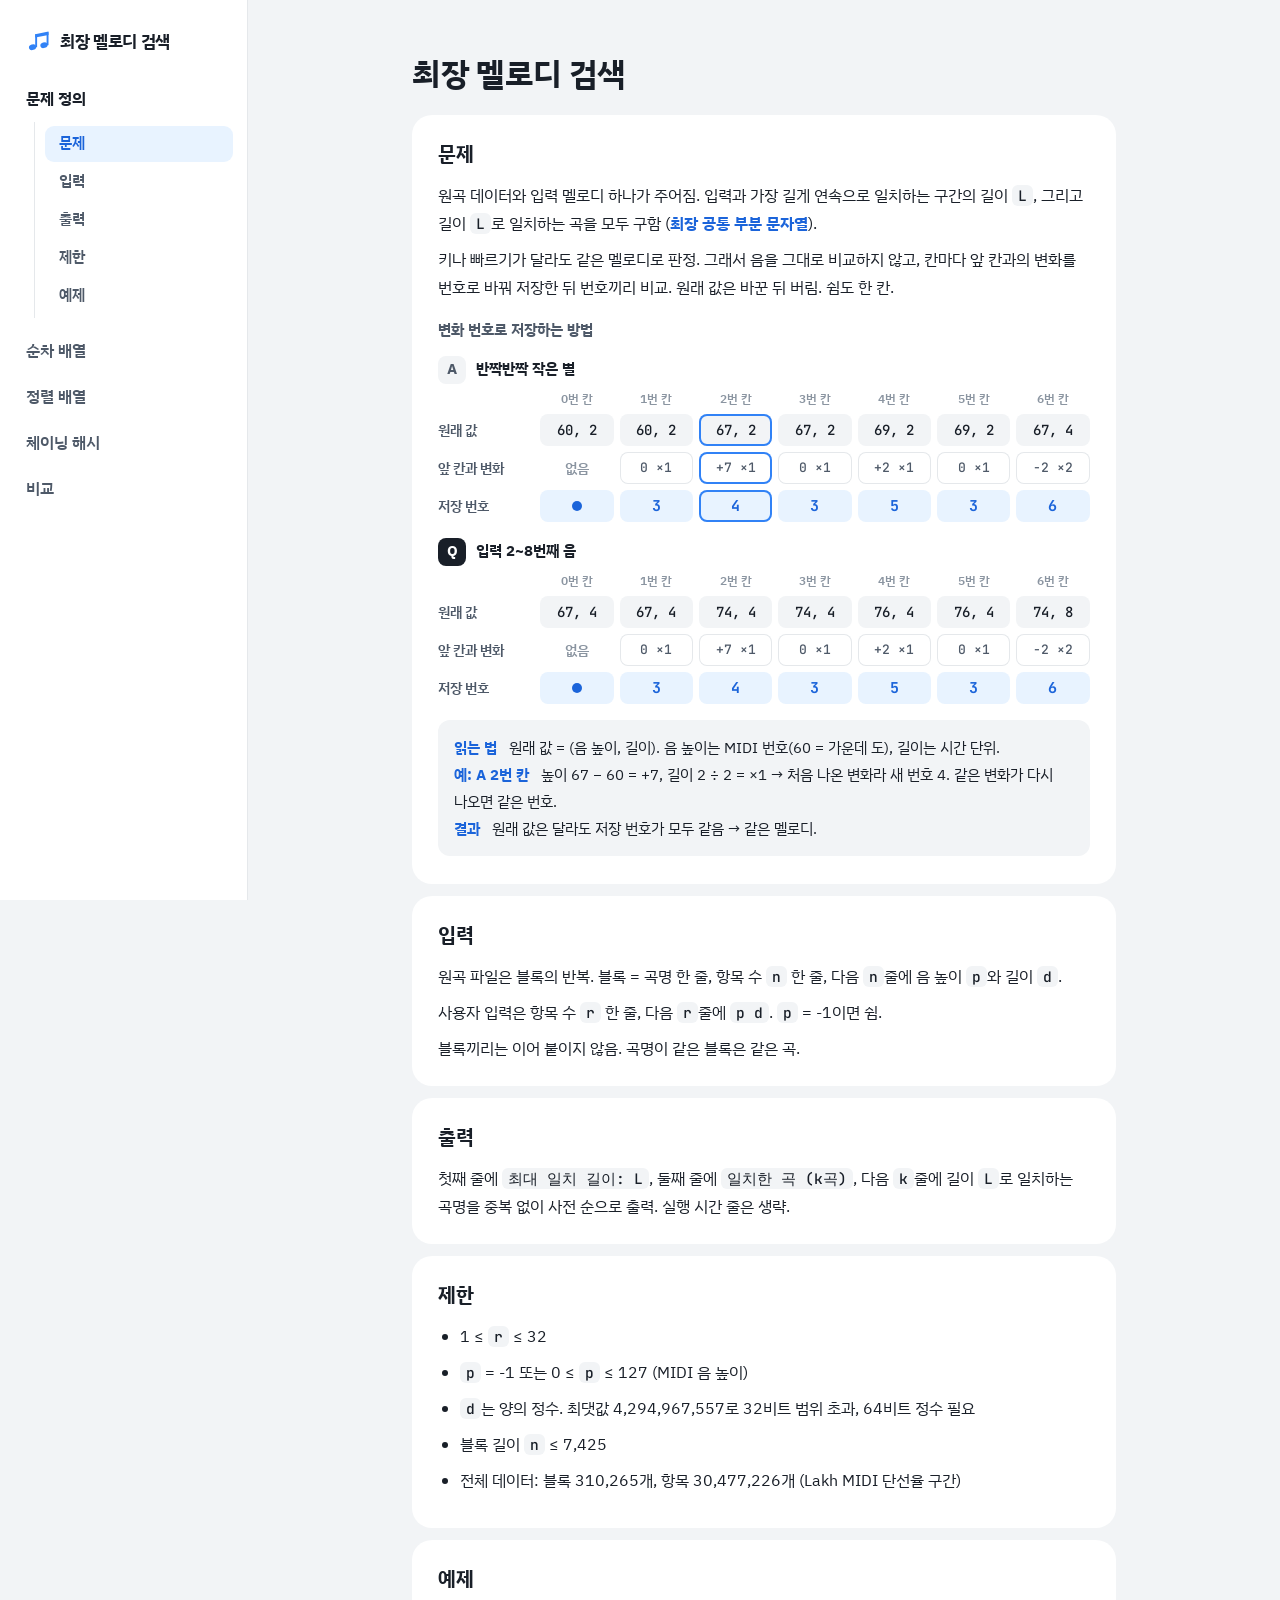
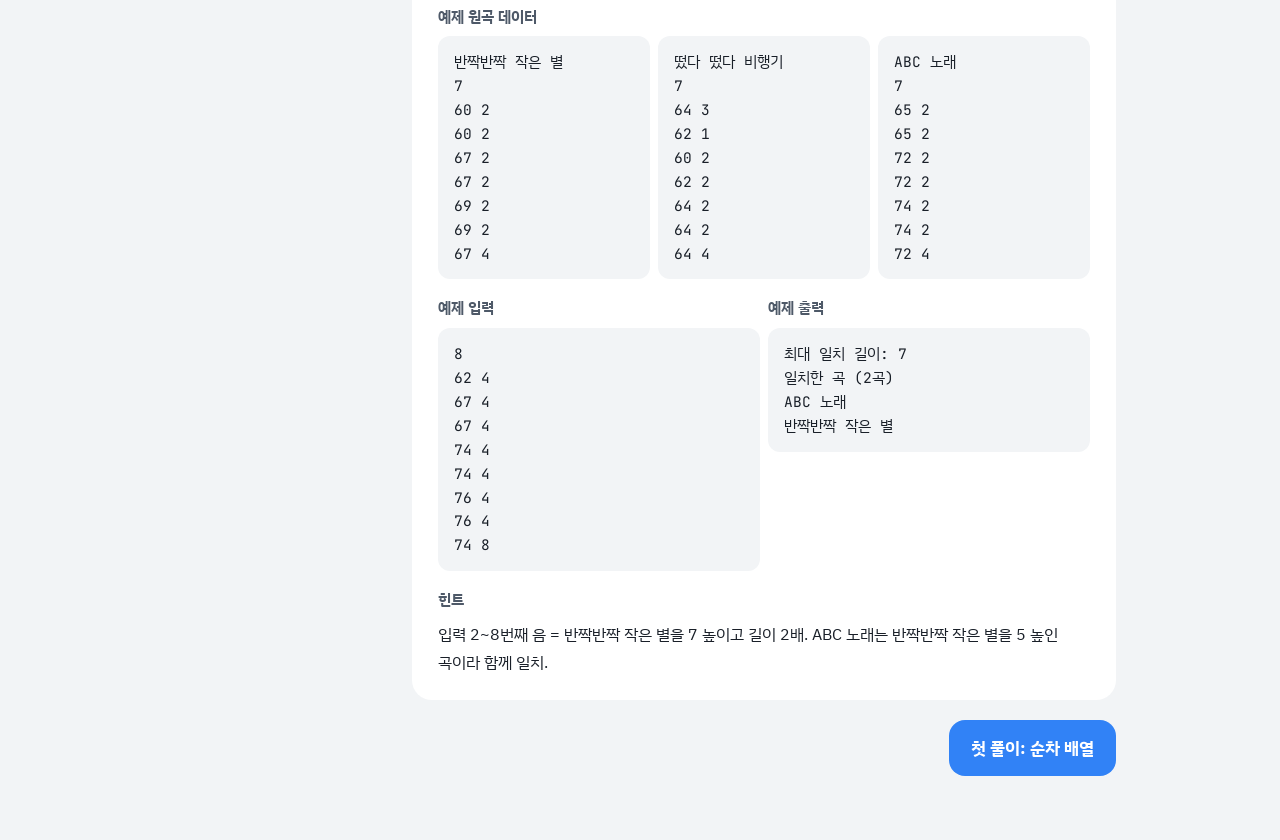
==== commit 17ae30dd: "원래 값 비교 제거, 세 방식 모두 변화 글자로 비교" ====
--- a/index.html
+++ b/index.html
@@ -25,7 +25,7 @@
   <section id="problem">
     <h2>문제</h2>
     <p>원곡 데이터와 입력 멜로디 하나가 주어짐. 입력과 가장 길게 연속으로 일치하는 구간의 길이 <code>L</code>, 그리고 길이 <code>L</code>로 일치하는 곡을 모두 구함 (<mark>최장 공통 부분 문자열</mark>).</p>
-    <p>키나 빠르기가 달라도 같은 멜로디로 판정. 그래서 음을 그대로 비교하지 않고, 칸마다 앞 칸과의 변화를 번호로 바꿔 저장한 뒤 번호끼리 비교. 쉼도 한 칸.</p>
+    <p>키나 빠르기가 달라도 같은 멜로디로 판정. 그래서 음을 그대로 비교하지 않고, 칸마다 앞 칸과의 변화를 번호로 바꿔 저장한 뒤 번호끼리 비교. 원래 값은 바꾼 뒤 버림. 쉼도 한 칸.</p>
     <h3>변화 번호로 저장하는 방법</h3>
     <div class="chg" id="chg" role="img" aria-label="반짝반짝 작은 별과 입력 2~8번째 음을 변화 번호로 바꾼 표"></div>
   </section>
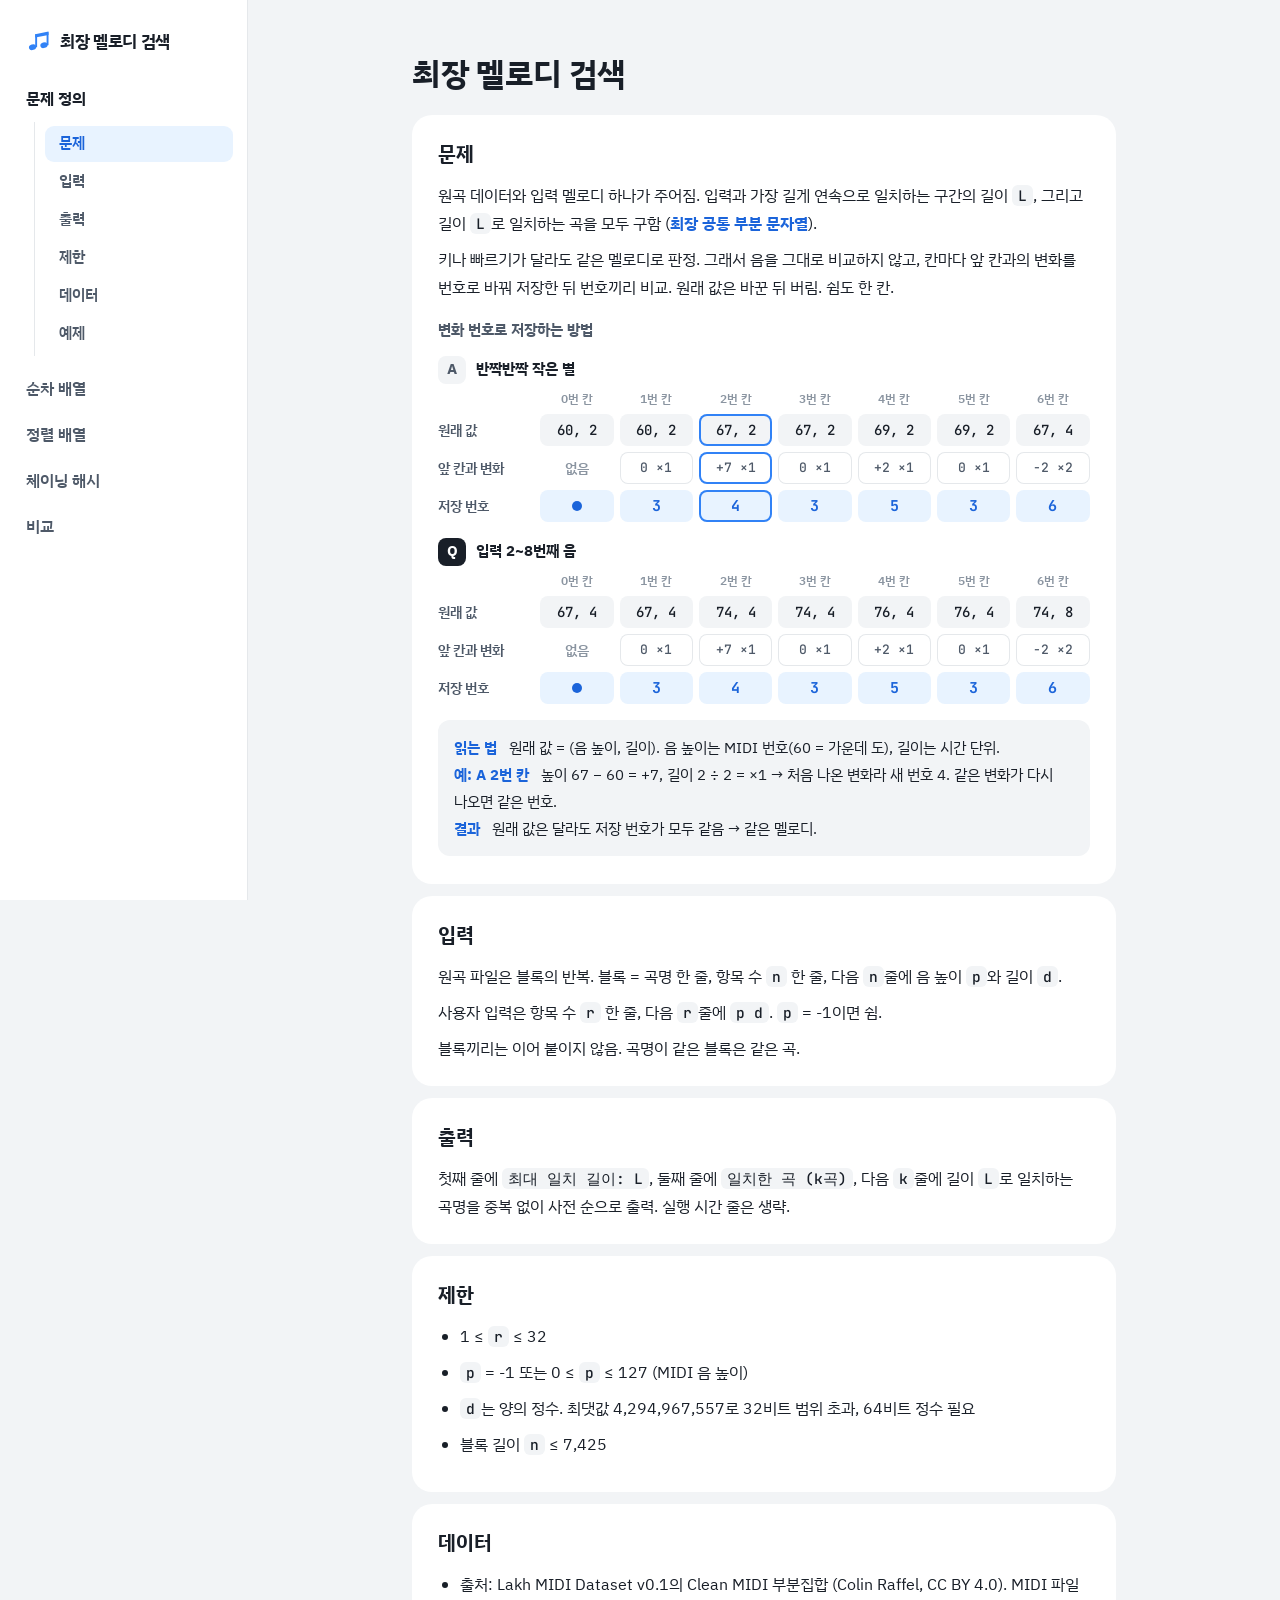
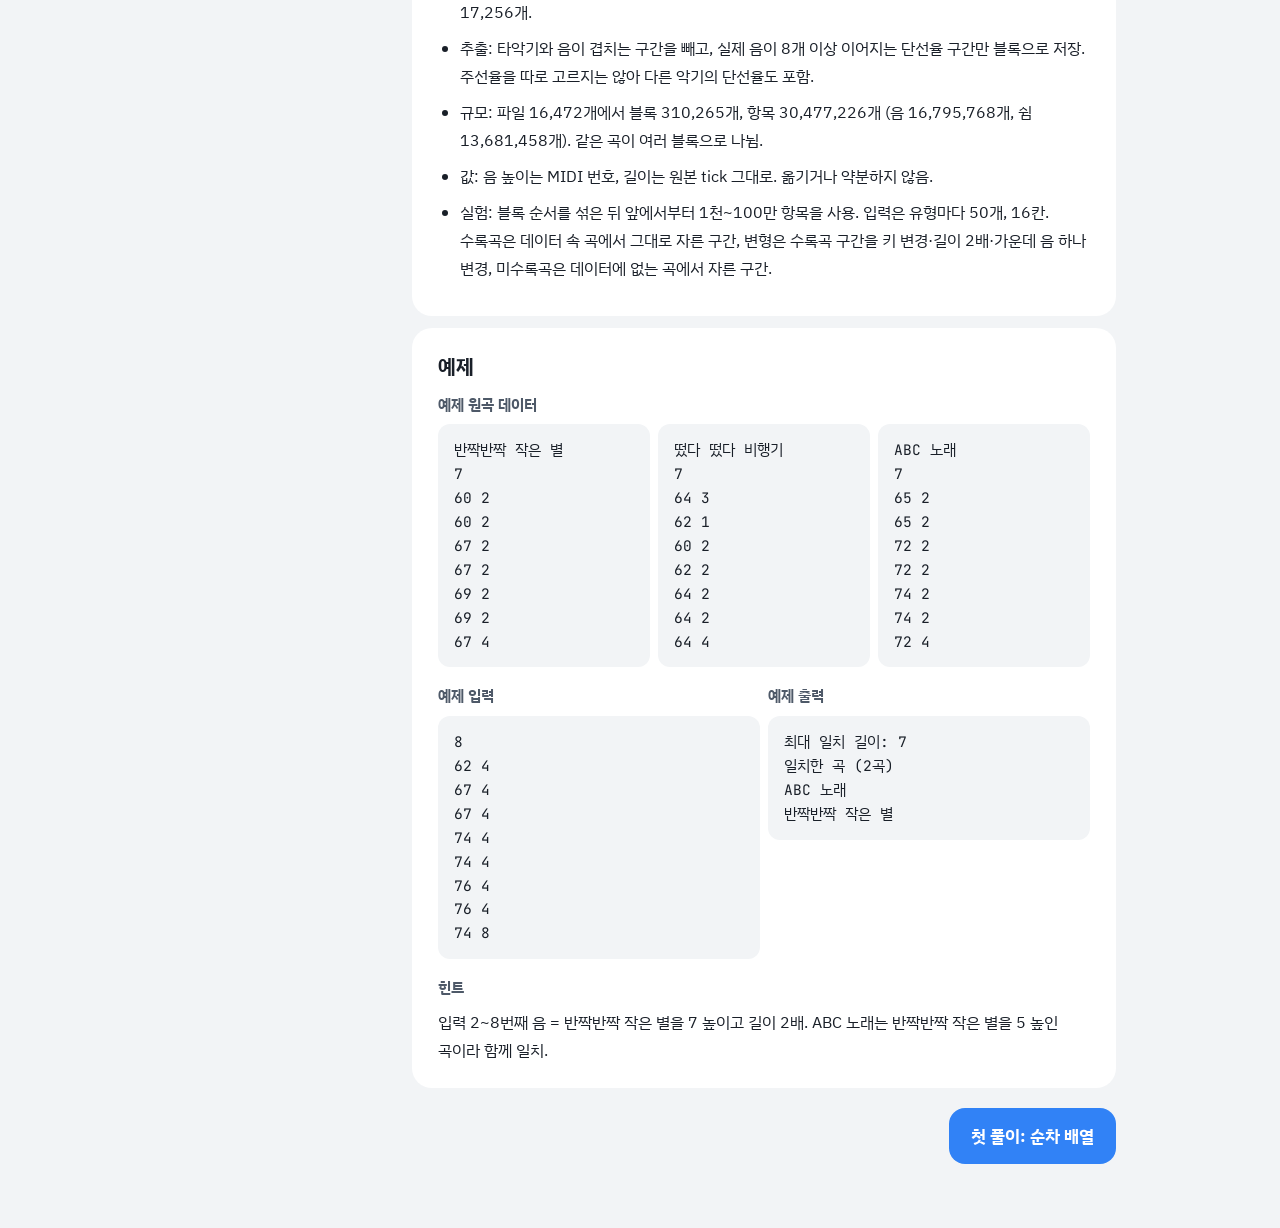
==== commit d879db87: "문제 정의에 데이터 설명 추가" ====
--- a/index.html
+++ b/index.html
@@ -15,7 +15,7 @@
   <p class="brand"><svg class="logo" viewBox="0 0 24 24" aria-hidden="true"><ellipse cx="6.6" cy="18.2" rx="3.7" ry="2.8" transform="rotate(-20 6.6 18.2)"/><ellipse cx="18" cy="16.2" rx="3.7" ry="2.8" transform="rotate(-20 18 16.2)"/><rect x="9.2" y="5.2" width="1.9" height="13"/><rect x="20.6" y="3.2" width="1.9" height="13"/><path d="M9.2 5.2 22.5 2.6v3.4L9.2 8.6z"/></svg>최장 멜로디 검색</p>
   <nav class="tabs" aria-label="페이지"><a href="index.html" aria-current="page">문제 정의</a><a href="linear.html">순차 배열</a><a href="sorted.html">정렬 배열</a><a href="hash.html">체이닝 해시</a><a href="compare.html">비교</a></nav>
   <nav class="steps" aria-label="목차"><div class="grp"><div class="pills" id="toc">
-    <a href="#problem">문제</a><a href="#input">입력</a><a href="#output">출력</a><a href="#limit">제한</a><a href="#example">예제</a>
+    <a href="#problem">문제</a><a href="#input">입력</a><a href="#output">출력</a><a href="#limit">제한</a><a href="#data">데이터</a><a href="#example">예제</a>
   </div></div></nav>
 </aside>
 <div class="content">
@@ -49,7 +49,17 @@
       <li><code>p</code> = -1 또는 0 ≤ <code>p</code> ≤ 127 (MIDI 음 높이)</li>
       <li><code>d</code>는 양의 정수. 최댓값 4,294,967,557로 32비트 범위 초과, 64비트 정수 필요</li>
       <li>블록 길이 <code>n</code> ≤ 7,425</li>
-      <li>전체 데이터: 블록 310,265개, 항목 30,477,226개 (Lakh MIDI 단선율 구간)</li>
+    </ul>
+  </section>
+
+  <section id="data">
+    <h2>데이터</h2>
+    <ul>
+      <li>출처: Lakh MIDI Dataset v0.1의 Clean MIDI 부분집합 (Colin Raffel, CC BY 4.0). MIDI 파일 17,256개.</li>
+      <li>추출: 타악기와 음이 겹치는 구간을 빼고, 실제 음이 8개 이상 이어지는 단선율 구간만 블록으로 저장. 주선율을 따로 고르지는 않아 다른 악기의 단선율도 포함.</li>
+      <li>규모: 파일 16,472개에서 블록 310,265개, 항목 30,477,226개 (음 16,795,768개, 쉼 13,681,458개). 같은 곡이 여러 블록으로 나뉨.</li>
+      <li>값: 음 높이는 MIDI 번호, 길이는 원본 tick 그대로. 옮기거나 약분하지 않음.</li>
+      <li>실험: 블록 순서를 섞은 뒤 앞에서부터 1천~100만 항목을 사용. 입력은 유형마다 50개, 16칸. 수록곡은 데이터 속 곡에서 그대로 자른 구간, 변형은 수록곡 구간을 키 변경·길이 2배·가운데 음 하나 변경, 미수록곡은 데이터에 없는 곡에서 자른 구간.</li>
     </ul>
   </section>
 
--- a/common.css
+++ b/common.css
@@ -261,3 +261,16 @@
 @media(prefers-reduced-motion:reduce){.sl .sl-q{transition:none}}
 .sl-idx{display:flex;gap:4px}
 .sl-idx span{width:32px;text-align:center;font-size:12px;font-weight:600;color:var(--mute)}
+/* 하단 재생 버튼 (순차 배열 이동 그림) */
+.cta div:has(.media:not([hidden])){max-width:760px}
+.media{display:flex;gap:8px;margin-right:8px}
+.media[hidden]{display:none}
+.mbtn{flex:none;width:56px;height:56px;border:0;border-radius:16px;background:var(--card);color:var(--ink);display:grid;place-items:center;cursor:pointer;box-shadow:inset 0 0 0 1px var(--line);transition:transform .1s}
+.mbtn:active{transform:scale(.95)}
+.mbtn svg{width:22px;height:22px;fill:currentColor}
+.mbtn.play{color:var(--blue)}
+.mbtn.play svg{width:24px;height:24px}
+/* 해시: 칸 배열 (빈 칸, 끝 칸, 범위 끝) */
+.bk span.zero{color:var(--mute);font-weight:600}
+.bk span.end{border-style:dashed}
+.bk span.nx{border-color:var(--blue);border-style:dashed;color:var(--blue-ink)}
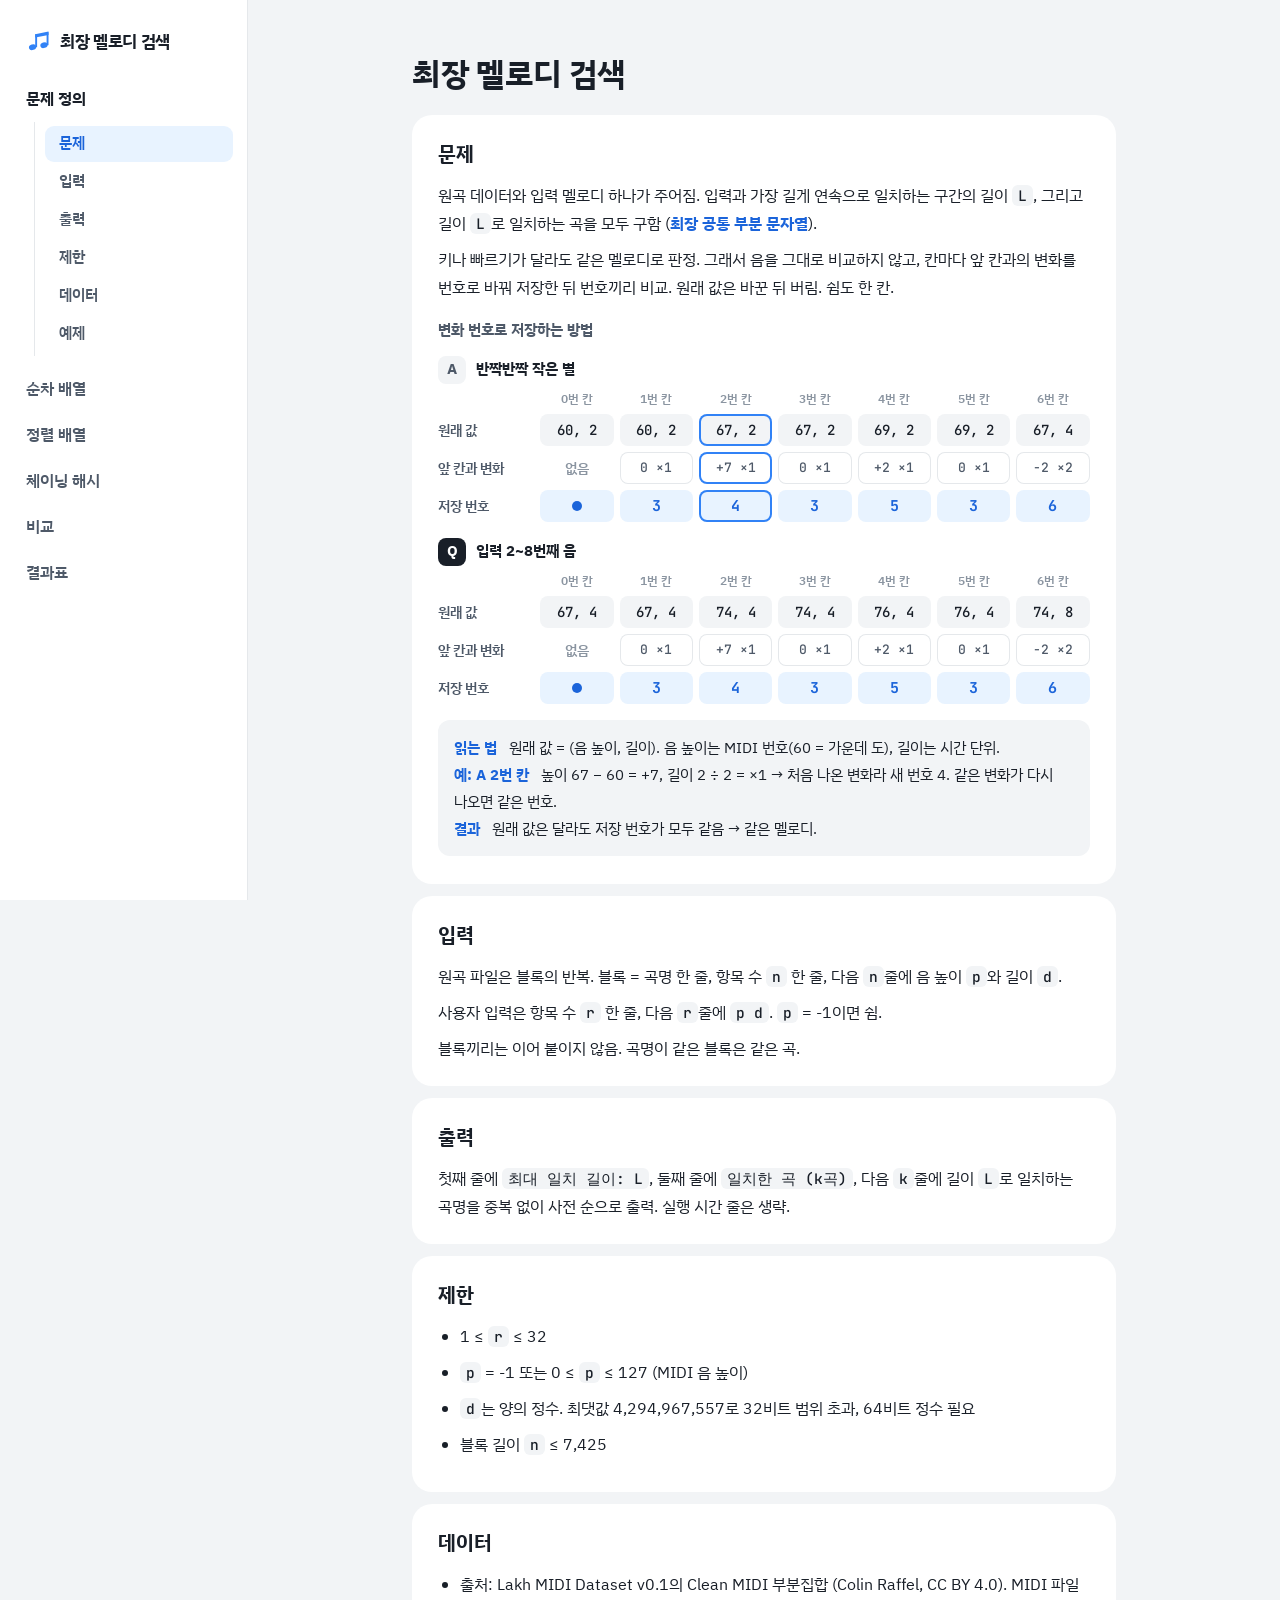
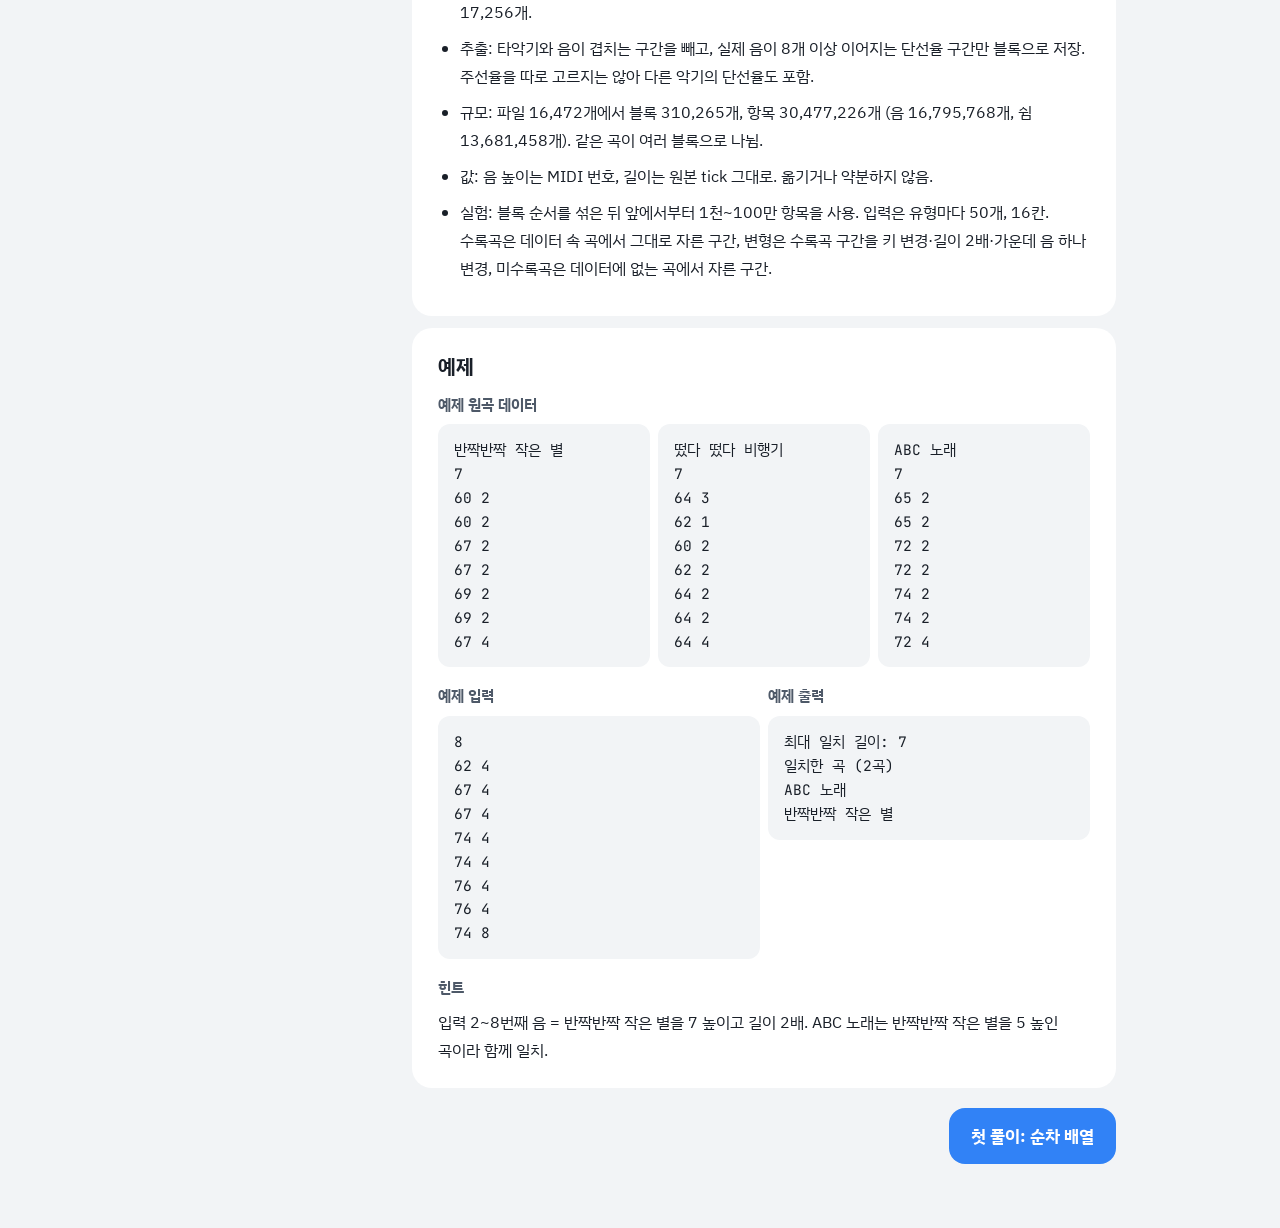
==== commit f34ef888: "맨 뒤에 실험 결과표 페이지 추가" ====
--- a/index.html
+++ b/index.html
@@ -7,13 +7,13 @@
 <link rel="preconnect" href="https://fonts.googleapis.com">
 <link rel="preconnect" href="https://fonts.gstatic.com" crossorigin>
 <link href="https://fonts.googleapis.com/css2?family=IBM+Plex+Sans+KR:wght@400;500;600;700&family=JetBrains+Mono:wght@400;600&display=swap" rel="stylesheet">
-<link rel="stylesheet" href="common.css?v=12">
+<link rel="stylesheet" href="common.css?v=17">
 </head>
 <body>
 <div class="app">
 <aside class="side">
   <p class="brand"><svg class="logo" viewBox="0 0 24 24" aria-hidden="true"><ellipse cx="6.6" cy="18.2" rx="3.7" ry="2.8" transform="rotate(-20 6.6 18.2)"/><ellipse cx="18" cy="16.2" rx="3.7" ry="2.8" transform="rotate(-20 18 16.2)"/><rect x="9.2" y="5.2" width="1.9" height="13"/><rect x="20.6" y="3.2" width="1.9" height="13"/><path d="M9.2 5.2 22.5 2.6v3.4L9.2 8.6z"/></svg>최장 멜로디 검색</p>
-  <nav class="tabs" aria-label="페이지"><a href="index.html" aria-current="page">문제 정의</a><a href="linear.html">순차 배열</a><a href="sorted.html">정렬 배열</a><a href="hash.html">체이닝 해시</a><a href="compare.html">비교</a></nav>
+  <nav class="tabs" aria-label="페이지"><a href="index.html" aria-current="page">문제 정의</a><a href="linear.html">순차 배열</a><a href="sorted.html">정렬 배열</a><a href="hash.html">체이닝 해시</a><a href="compare.html">비교</a><a href="results.html">결과표</a></nav>
   <nav class="steps" aria-label="목차"><div class="grp"><div class="pills" id="toc">
     <a href="#problem">문제</a><a href="#input">입력</a><a href="#output">출력</a><a href="#limit">제한</a><a href="#data">데이터</a><a href="#example">예제</a>
   </div></div></nav>
--- a/common.css
+++ b/common.css
@@ -28,7 +28,7 @@
 .side{max-width:960px;margin:0 auto;padding:16px max(3vw,16px) 0}
 .brand{display:none}
 .logo{flex:none;width:24px;height:24px;fill:var(--blue)}
-.tabs{display:grid;grid-template-columns:repeat(5,minmax(0,1fr));gap:4px;padding:4px;border-radius:14px;background:var(--fill)}
+.tabs{display:grid;grid-template-columns:repeat(6,minmax(0,1fr));gap:4px;padding:4px;border-radius:14px;background:var(--fill)}
 .tabs a{height:44px;border-radius:11px;display:grid;place-items:center;font-size:14px;font-weight:600;color:var(--mute);white-space:nowrap}
 .tabs a[aria-current=page]{background:var(--card);color:var(--ink);box-shadow:0 1px 3px rgb(0 0 0/.08)}
 .tabs a:hover:not([aria-current]){color:var(--ink)}
@@ -143,6 +143,8 @@
 .tl.on{background:var(--blue);color:#fff}
 .tl.miss{box-shadow:0 0 0 2px var(--card),0 0 0 4px var(--ink)}
 .tl.dim{opacity:.25}
+.tl.sep{background:none;box-shadow:inset 0 0 0 2px var(--line);color:var(--mute)}
+.tl .un{font-size:11px;letter-spacing:-.04em}
 
 .band{border-radius:12px;background:var(--blue-weak)}
 .brk{width:4px;border-radius:2px;background:var(--blue)}
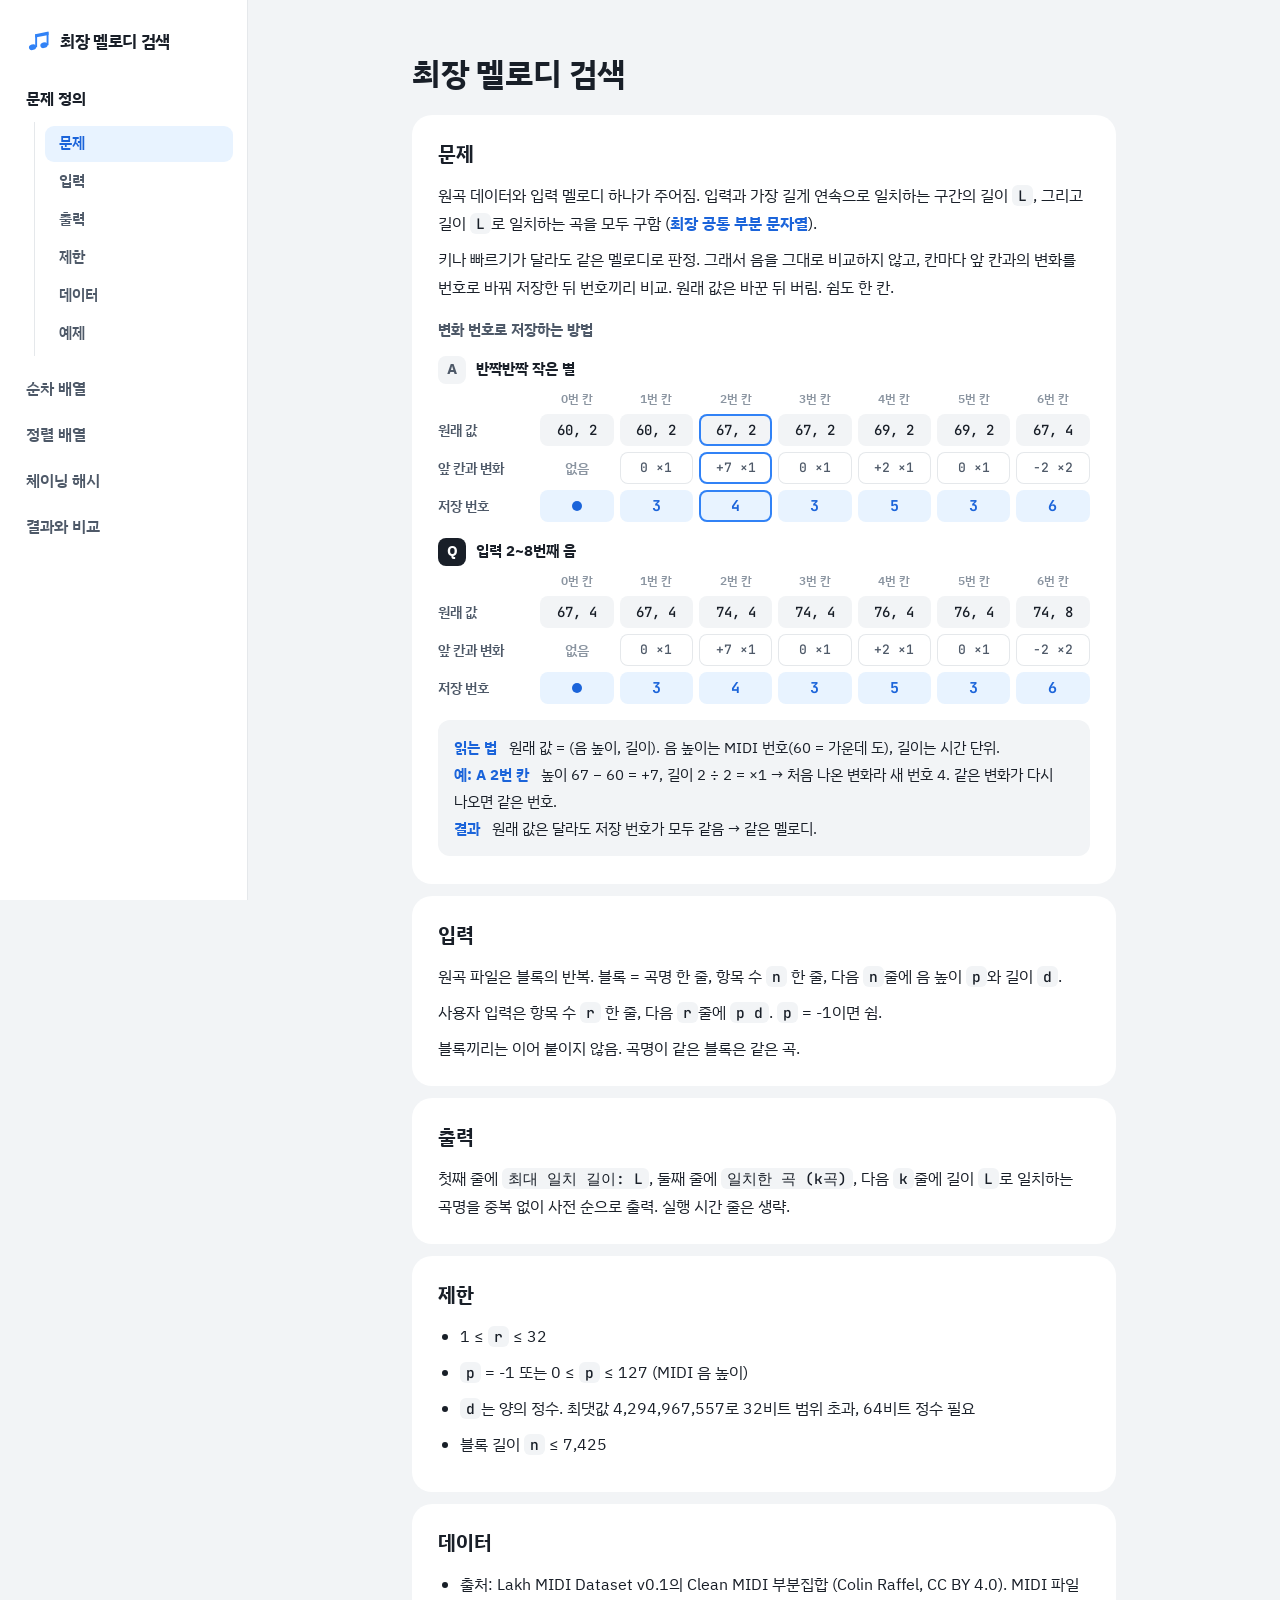
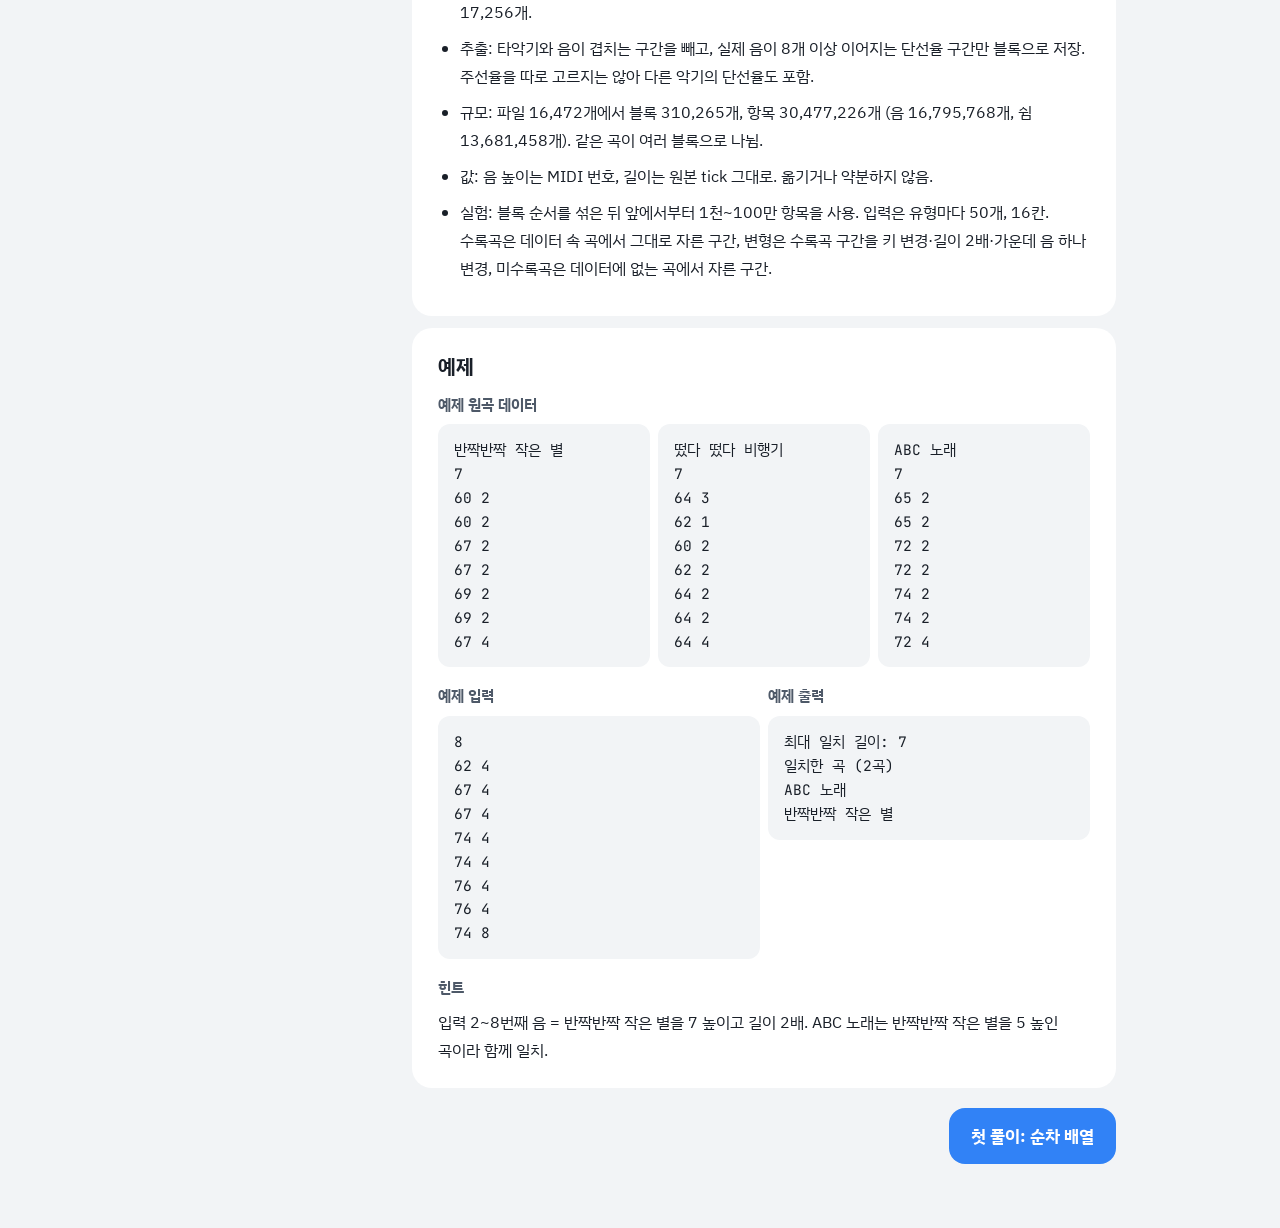
==== commit 145adafd: "비교와 결과표를 한 페이지로 합침" ====
--- a/index.html
+++ b/index.html
@@ -7,13 +7,13 @@
 <link rel="preconnect" href="https://fonts.googleapis.com">
 <link rel="preconnect" href="https://fonts.gstatic.com" crossorigin>
 <link href="https://fonts.googleapis.com/css2?family=IBM+Plex+Sans+KR:wght@400;500;600;700&family=JetBrains+Mono:wght@400;600&display=swap" rel="stylesheet">
-<link rel="stylesheet" href="common.css?v=17">
+<link rel="stylesheet" href="common.css?v=18">
 </head>
 <body>
 <div class="app">
 <aside class="side">
   <p class="brand"><svg class="logo" viewBox="0 0 24 24" aria-hidden="true"><ellipse cx="6.6" cy="18.2" rx="3.7" ry="2.8" transform="rotate(-20 6.6 18.2)"/><ellipse cx="18" cy="16.2" rx="3.7" ry="2.8" transform="rotate(-20 18 16.2)"/><rect x="9.2" y="5.2" width="1.9" height="13"/><rect x="20.6" y="3.2" width="1.9" height="13"/><path d="M9.2 5.2 22.5 2.6v3.4L9.2 8.6z"/></svg>최장 멜로디 검색</p>
-  <nav class="tabs" aria-label="페이지"><a href="index.html" aria-current="page">문제 정의</a><a href="linear.html">순차 배열</a><a href="sorted.html">정렬 배열</a><a href="hash.html">체이닝 해시</a><a href="compare.html">비교</a><a href="results.html">결과표</a></nav>
+  <nav class="tabs" aria-label="페이지"><a href="index.html" aria-current="page">문제 정의</a><a href="linear.html">순차 배열</a><a href="sorted.html">정렬 배열</a><a href="hash.html">체이닝 해시</a><a href="results.html">결과와 비교</a></nav>
   <nav class="steps" aria-label="목차"><div class="grp"><div class="pills" id="toc">
     <a href="#problem">문제</a><a href="#input">입력</a><a href="#output">출력</a><a href="#limit">제한</a><a href="#data">데이터</a><a href="#example">예제</a>
   </div></div></nav>
--- a/common.css
+++ b/common.css
@@ -28,7 +28,7 @@
 .side{max-width:960px;margin:0 auto;padding:16px max(3vw,16px) 0}
 .brand{display:none}
 .logo{flex:none;width:24px;height:24px;fill:var(--blue)}
-.tabs{display:grid;grid-template-columns:repeat(6,minmax(0,1fr));gap:4px;padding:4px;border-radius:14px;background:var(--fill)}
+.tabs{display:grid;grid-template-columns:repeat(5,minmax(0,1fr));gap:4px;padding:4px;border-radius:14px;background:var(--fill)}
 .tabs a{height:44px;border-radius:11px;display:grid;place-items:center;font-size:14px;font-weight:600;color:var(--mute);white-space:nowrap}
 .tabs a[aria-current=page]{background:var(--card);color:var(--ink);box-shadow:0 1px 3px rgb(0 0 0/.08)}
 .tabs a:hover:not([aria-current]){color:var(--ink)}
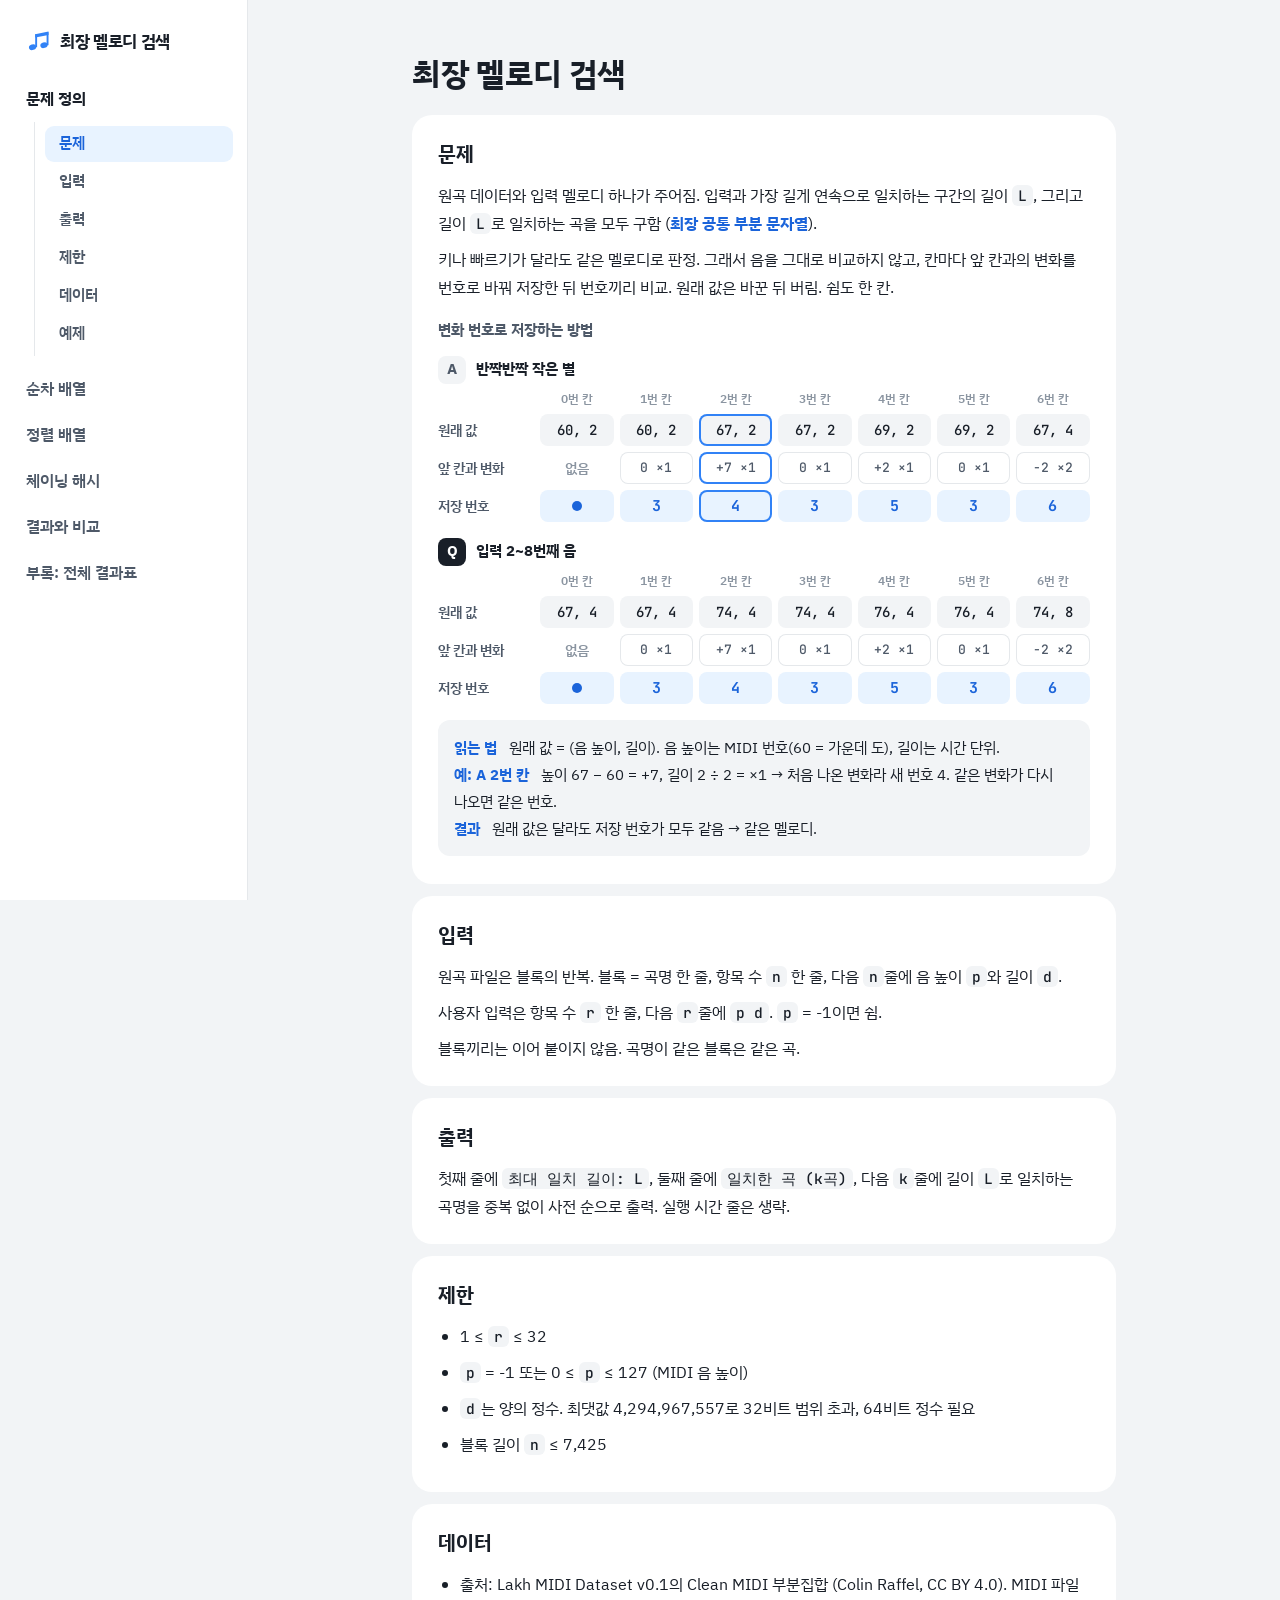
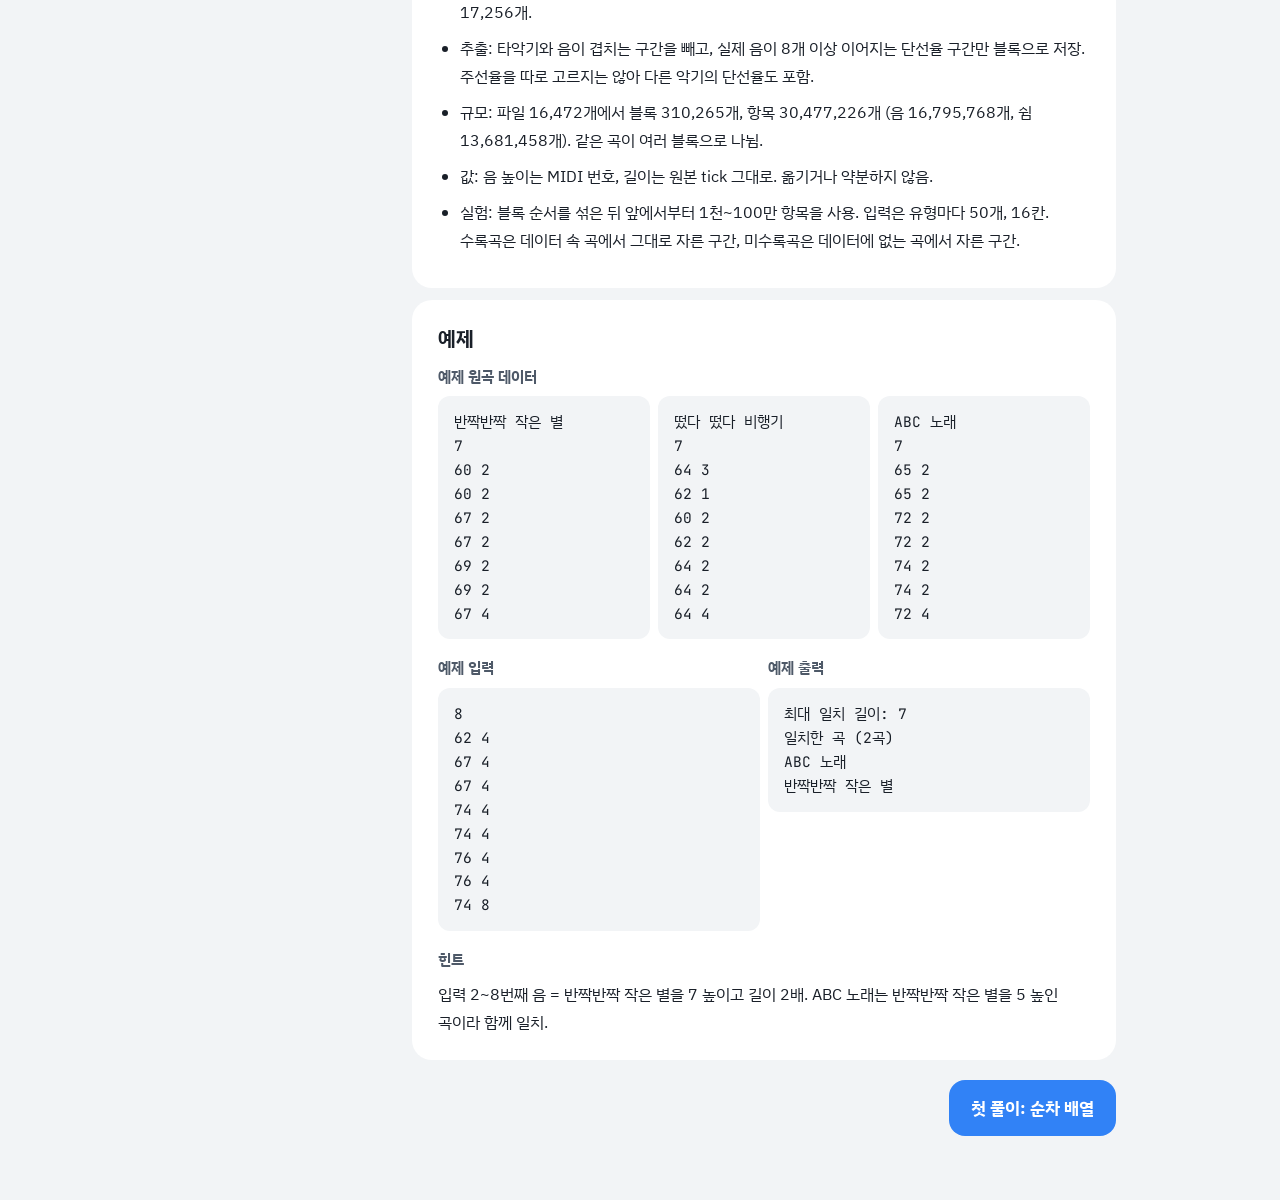
==== commit 96fdf7a8: "전체 결과표를 부록 페이지로 분리, 결과와 비교 폭을 다른 페이지와 맞춤, 문제 정의의 변형 설명 삭제 Co-Authored-By: Claude Opus 5.5 <noreply@a" ====
--- a/index.html
+++ b/index.html
@@ -7,13 +7,13 @@
 <link rel="preconnect" href="https://fonts.googleapis.com">
 <link rel="preconnect" href="https://fonts.gstatic.com" crossorigin>
 <link href="https://fonts.googleapis.com/css2?family=IBM+Plex+Sans+KR:wght@400;500;600;700&family=JetBrains+Mono:wght@400;600&display=swap" rel="stylesheet">
-<link rel="stylesheet" href="common.css?v=18">
+<link rel="stylesheet" href="common.css?v=19">
 </head>
 <body>
 <div class="app">
 <aside class="side">
   <p class="brand"><svg class="logo" viewBox="0 0 24 24" aria-hidden="true"><ellipse cx="6.6" cy="18.2" rx="3.7" ry="2.8" transform="rotate(-20 6.6 18.2)"/><ellipse cx="18" cy="16.2" rx="3.7" ry="2.8" transform="rotate(-20 18 16.2)"/><rect x="9.2" y="5.2" width="1.9" height="13"/><rect x="20.6" y="3.2" width="1.9" height="13"/><path d="M9.2 5.2 22.5 2.6v3.4L9.2 8.6z"/></svg>최장 멜로디 검색</p>
-  <nav class="tabs" aria-label="페이지"><a href="index.html" aria-current="page">문제 정의</a><a href="linear.html">순차 배열</a><a href="sorted.html">정렬 배열</a><a href="hash.html">체이닝 해시</a><a href="results.html">결과와 비교</a></nav>
+  <nav class="tabs" aria-label="페이지"><a href="index.html" aria-current="page">문제 정의</a><a href="linear.html">순차 배열</a><a href="sorted.html">정렬 배열</a><a href="hash.html">체이닝 해시</a><a href="results.html">결과와 비교</a><a href="appendix.html">부록: 전체 결과표</a></nav>
   <nav class="steps" aria-label="목차"><div class="grp"><div class="pills" id="toc">
     <a href="#problem">문제</a><a href="#input">입력</a><a href="#output">출력</a><a href="#limit">제한</a><a href="#data">데이터</a><a href="#example">예제</a>
   </div></div></nav>
@@ -59,7 +59,7 @@
       <li>추출: 타악기와 음이 겹치는 구간을 빼고, 실제 음이 8개 이상 이어지는 단선율 구간만 블록으로 저장. 주선율을 따로 고르지는 않아 다른 악기의 단선율도 포함.</li>
       <li>규모: 파일 16,472개에서 블록 310,265개, 항목 30,477,226개 (음 16,795,768개, 쉼 13,681,458개). 같은 곡이 여러 블록으로 나뉨.</li>
       <li>값: 음 높이는 MIDI 번호, 길이는 원본 tick 그대로. 옮기거나 약분하지 않음.</li>
-      <li>실험: 블록 순서를 섞은 뒤 앞에서부터 1천~100만 항목을 사용. 입력은 유형마다 50개, 16칸. 수록곡은 데이터 속 곡에서 그대로 자른 구간, 변형은 수록곡 구간을 키 변경·길이 2배·가운데 음 하나 변경, 미수록곡은 데이터에 없는 곡에서 자른 구간.</li>
+      <li>실험: 블록 순서를 섞은 뒤 앞에서부터 1천~100만 항목을 사용. 입력은 유형마다 50개, 16칸. 수록곡은 데이터 속 곡에서 그대로 자른 구간, 미수록곡은 데이터에 없는 곡에서 자른 구간.</li>
     </ul>
   </section>
 
--- a/common.css
+++ b/common.css
@@ -28,7 +28,7 @@
 .side{max-width:960px;margin:0 auto;padding:16px max(3vw,16px) 0}
 .brand{display:none}
 .logo{flex:none;width:24px;height:24px;fill:var(--blue)}
-.tabs{display:grid;grid-template-columns:repeat(5,minmax(0,1fr));gap:4px;padding:4px;border-radius:14px;background:var(--fill)}
+.tabs{display:grid;grid-template-columns:repeat(6,minmax(0,1fr));gap:4px;padding:4px;border-radius:14px;background:var(--fill)}
 .tabs a{height:44px;border-radius:11px;display:grid;place-items:center;font-size:14px;font-weight:600;color:var(--mute);white-space:nowrap}
 .tabs a[aria-current=page]{background:var(--card);color:var(--ink);box-shadow:0 1px 3px rgb(0 0 0/.08)}
 .tabs a:hover:not([aria-current]){color:var(--ink)}
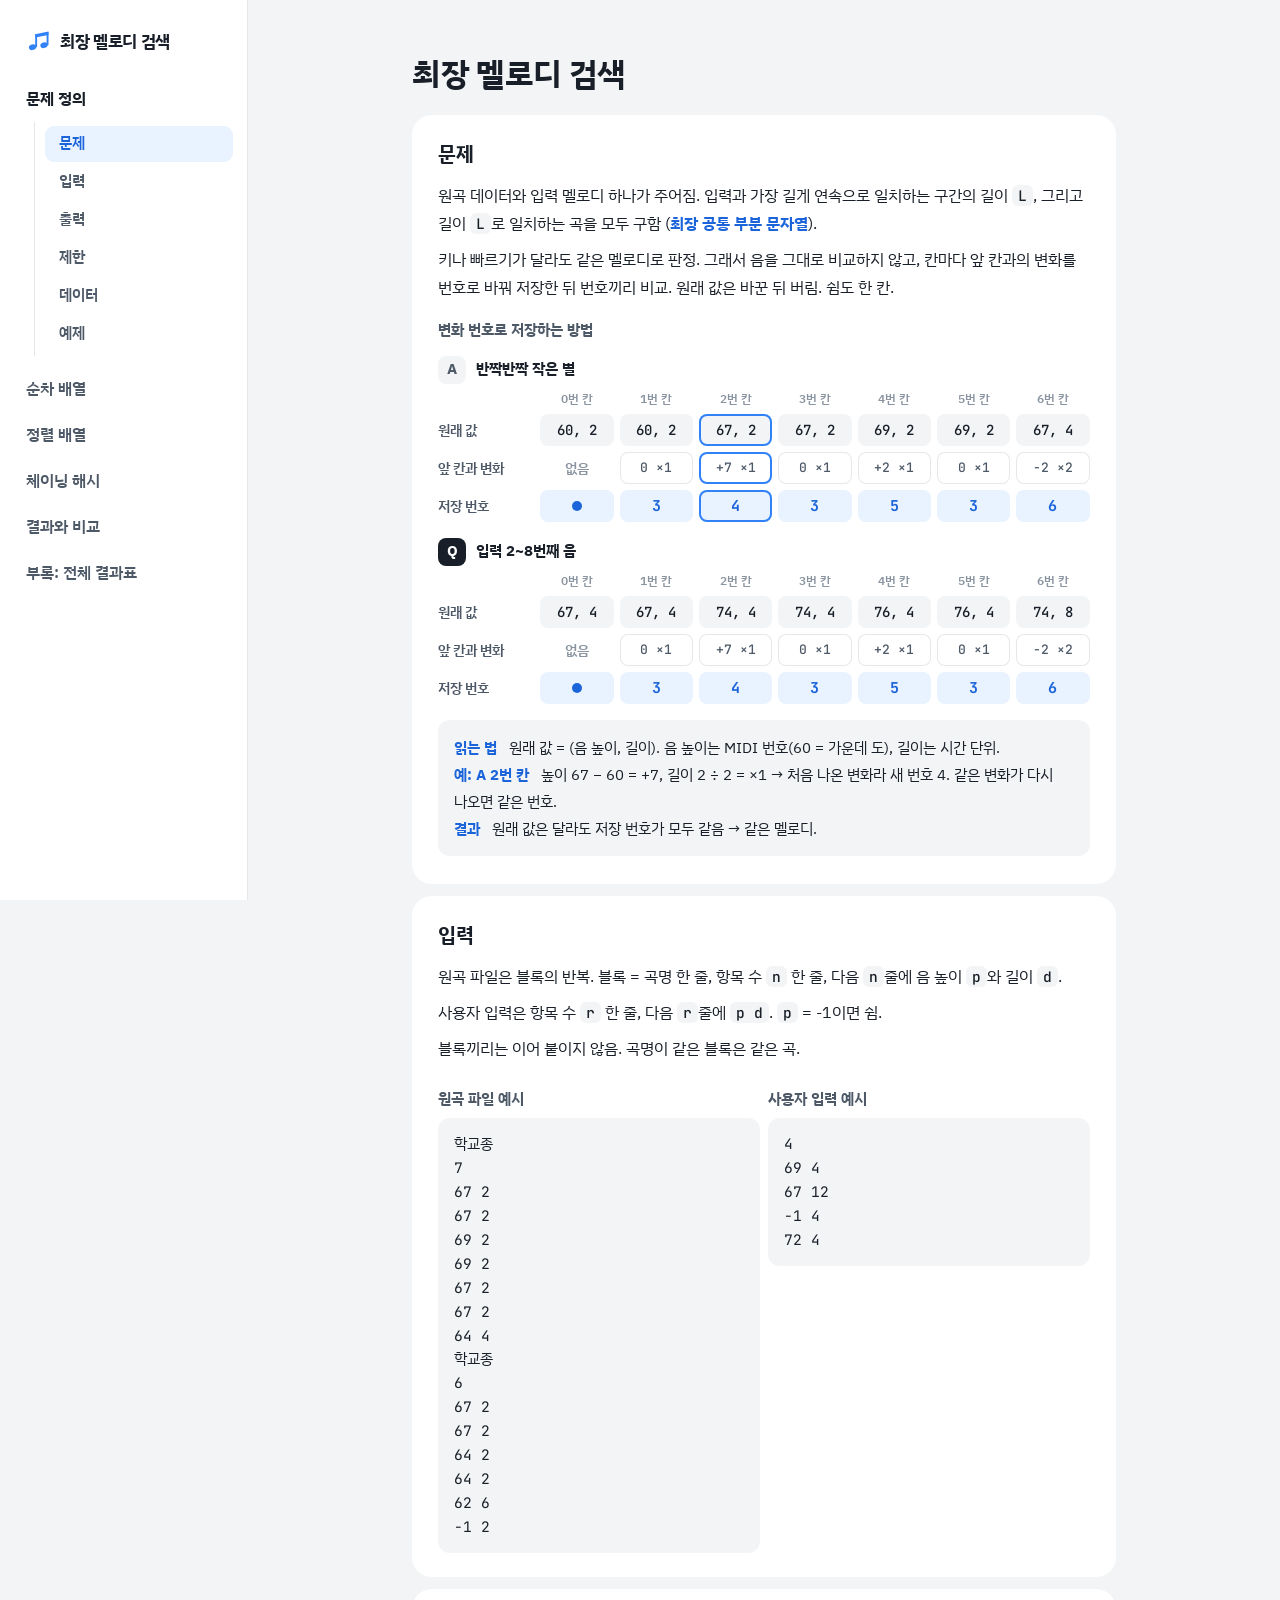
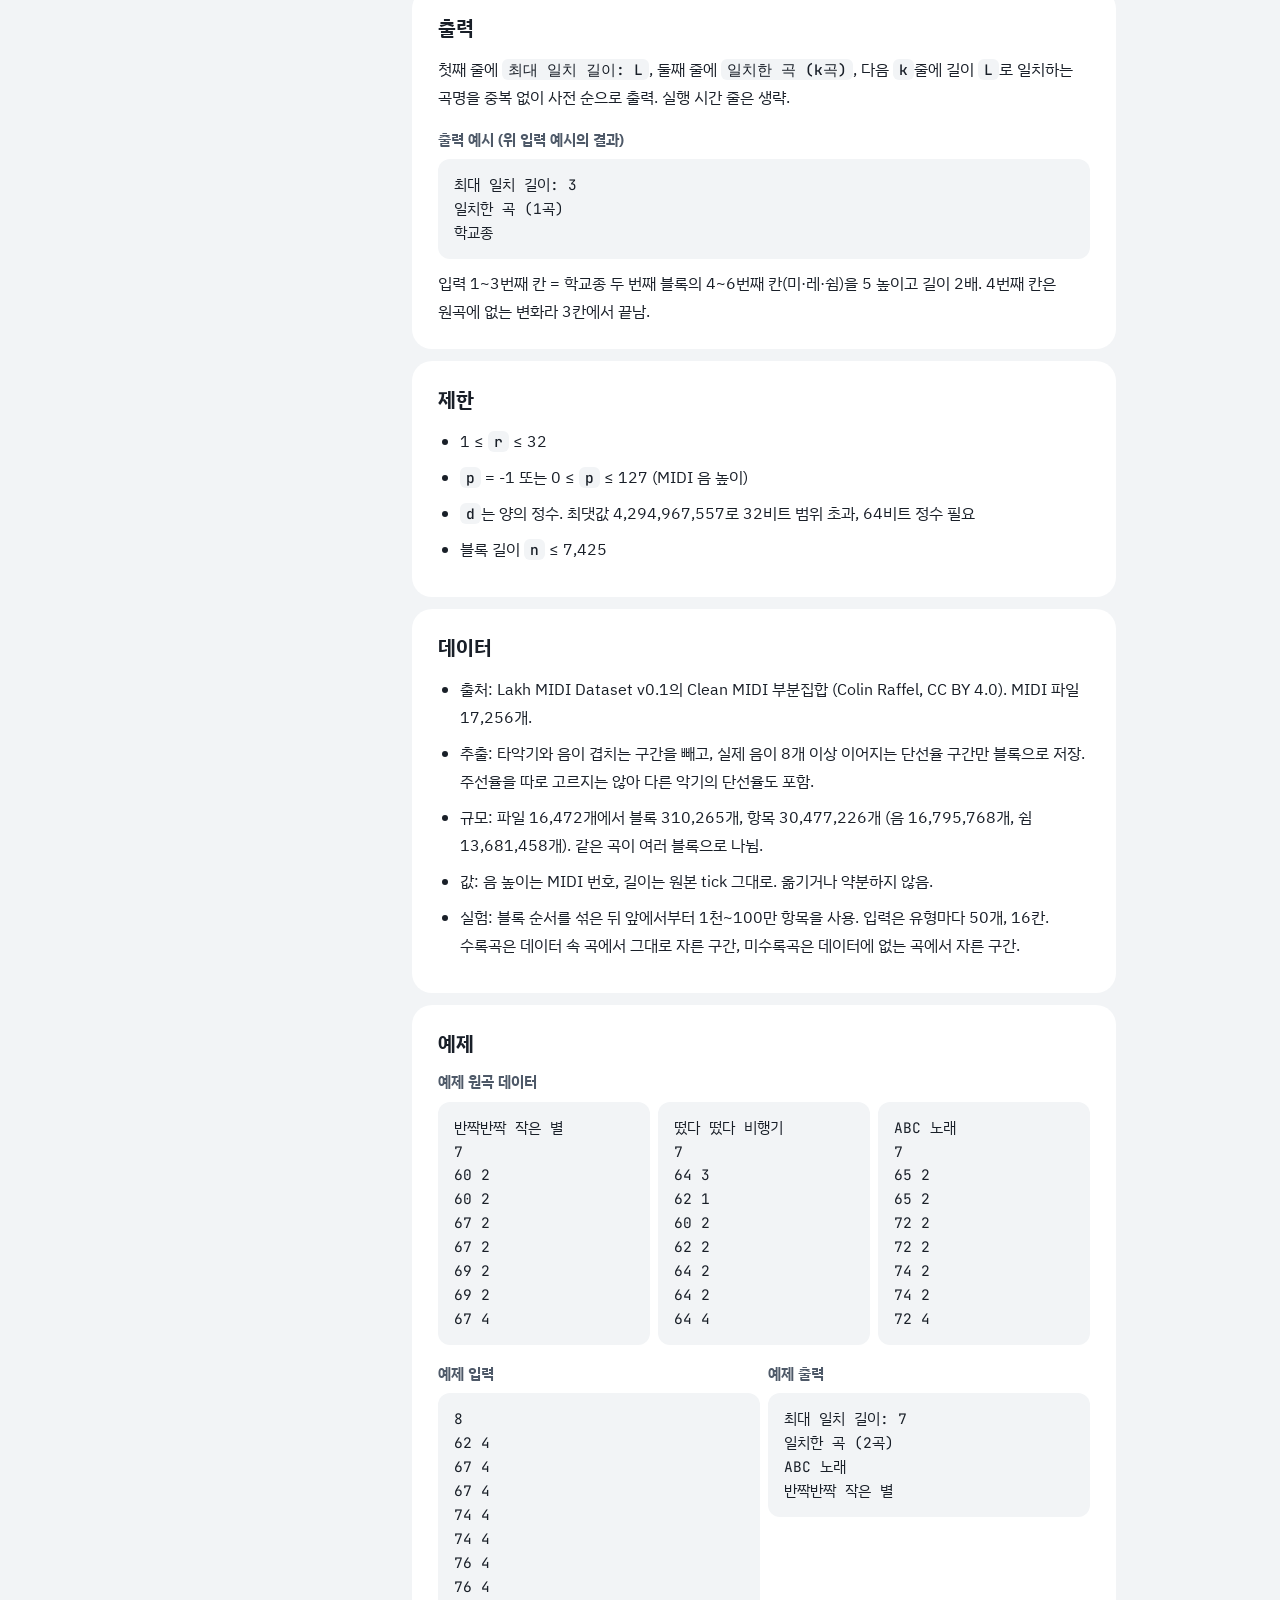
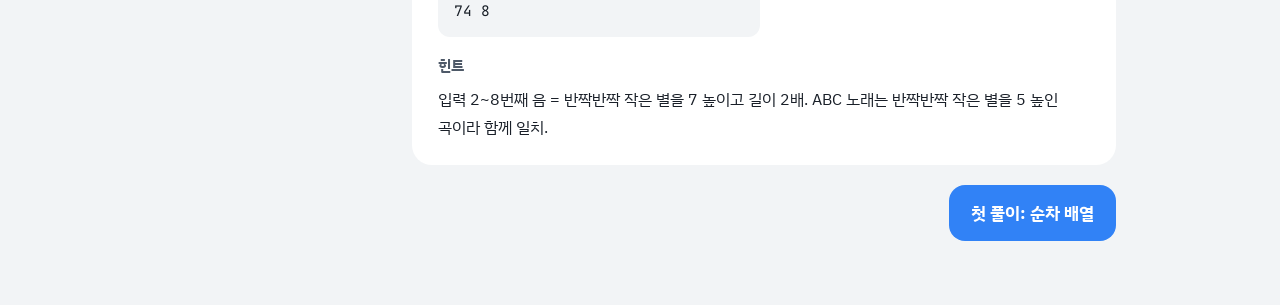
==== commit b936aa21: "문제 정의: 입력·출력 예시 추가" ====
--- a/index.html
+++ b/index.html
@@ -35,11 +35,42 @@
     <p>원곡 파일은 블록의 반복. 블록 = 곡명 한 줄, 항목 수 <code>n</code> 한 줄, 다음 <code>n</code>줄에 음 높이 <code>p</code>와 길이 <code>d</code>.</p>
     <p>사용자 입력은 항목 수 <code>r</code> 한 줄, 다음 <code>r</code>줄에 <code>p d</code>. <code>p</code> = -1이면 쉼.</p>
     <p>블록끼리는 이어 붙이지 않음. 곡명이 같은 블록은 같은 곡.</p>
+    <div class="pair">
+      <div><h3>원곡 파일 예시</h3>
+<pre>학교종
+7
+67 2
+67 2
+69 2
+69 2
+67 2
+67 2
+64 4
+학교종
+6
+67 2
+67 2
+64 2
+64 2
+62 6
+-1 2</pre></div>
+      <div><h3>사용자 입력 예시</h3>
+<pre>4
+69 4
+67 12
+-1 4
+72 4</pre></div>
+    </div>
   </section>
 
   <section id="output">
     <h2>출력</h2>
     <p>첫째 줄에 <code>최대 일치 길이: L</code>, 둘째 줄에 <code>일치한 곡 (k곡)</code>, 다음 <code>k</code>줄에 길이 <code>L</code>로 일치하는 곡명을 중복 없이 사전 순으로 출력. 실행 시간 줄은 생략.</p>
+    <h3>출력 예시 (위 입력 예시의 결과)</h3>
+<pre>최대 일치 길이: 3
+일치한 곡 (1곡)
+학교종</pre>
+    <p style="margin-top:10px">입력 1~3번째 칸 = 학교종 두 번째 블록의 4~6번째 칸(미·레·쉼)을 5 높이고 길이 2배. 4번째 칸은 원곡에 없는 변화라 3칸에서 끝남.</p>
   </section>
 
   <section id="limit">
